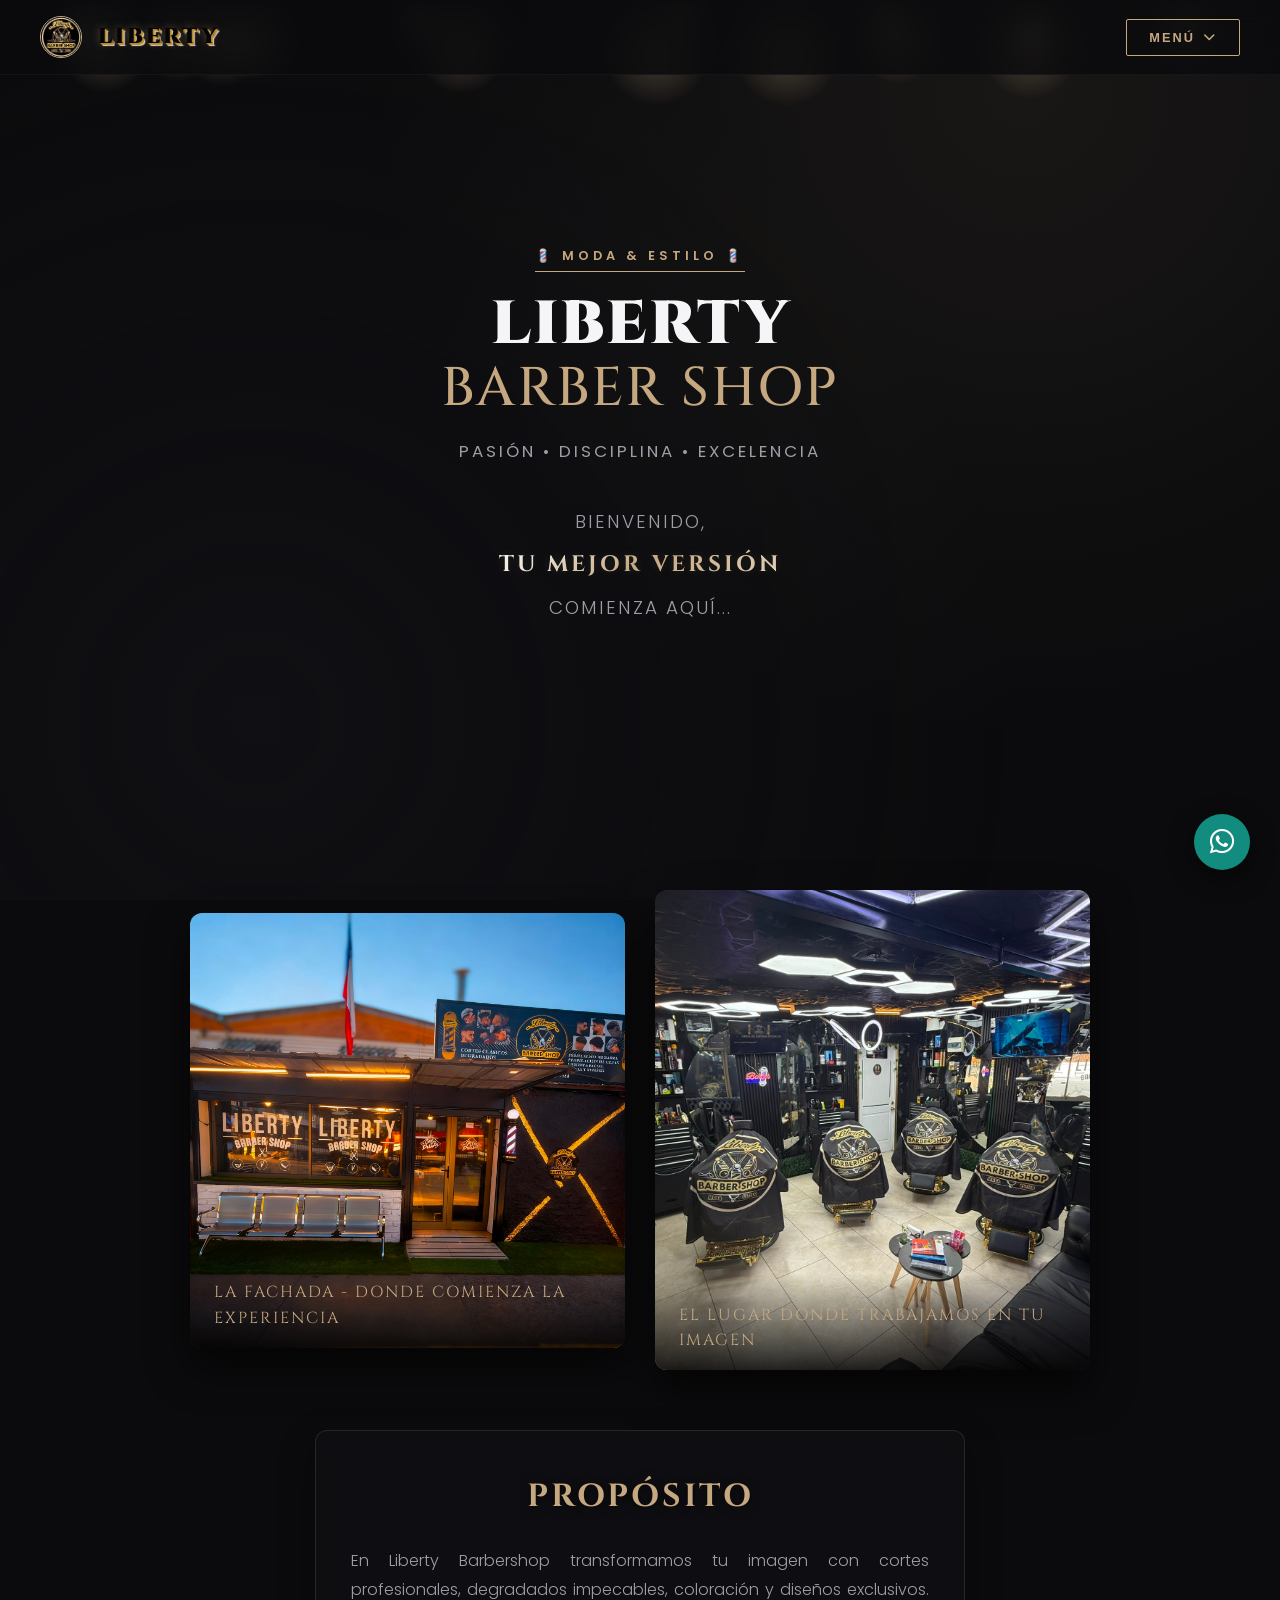
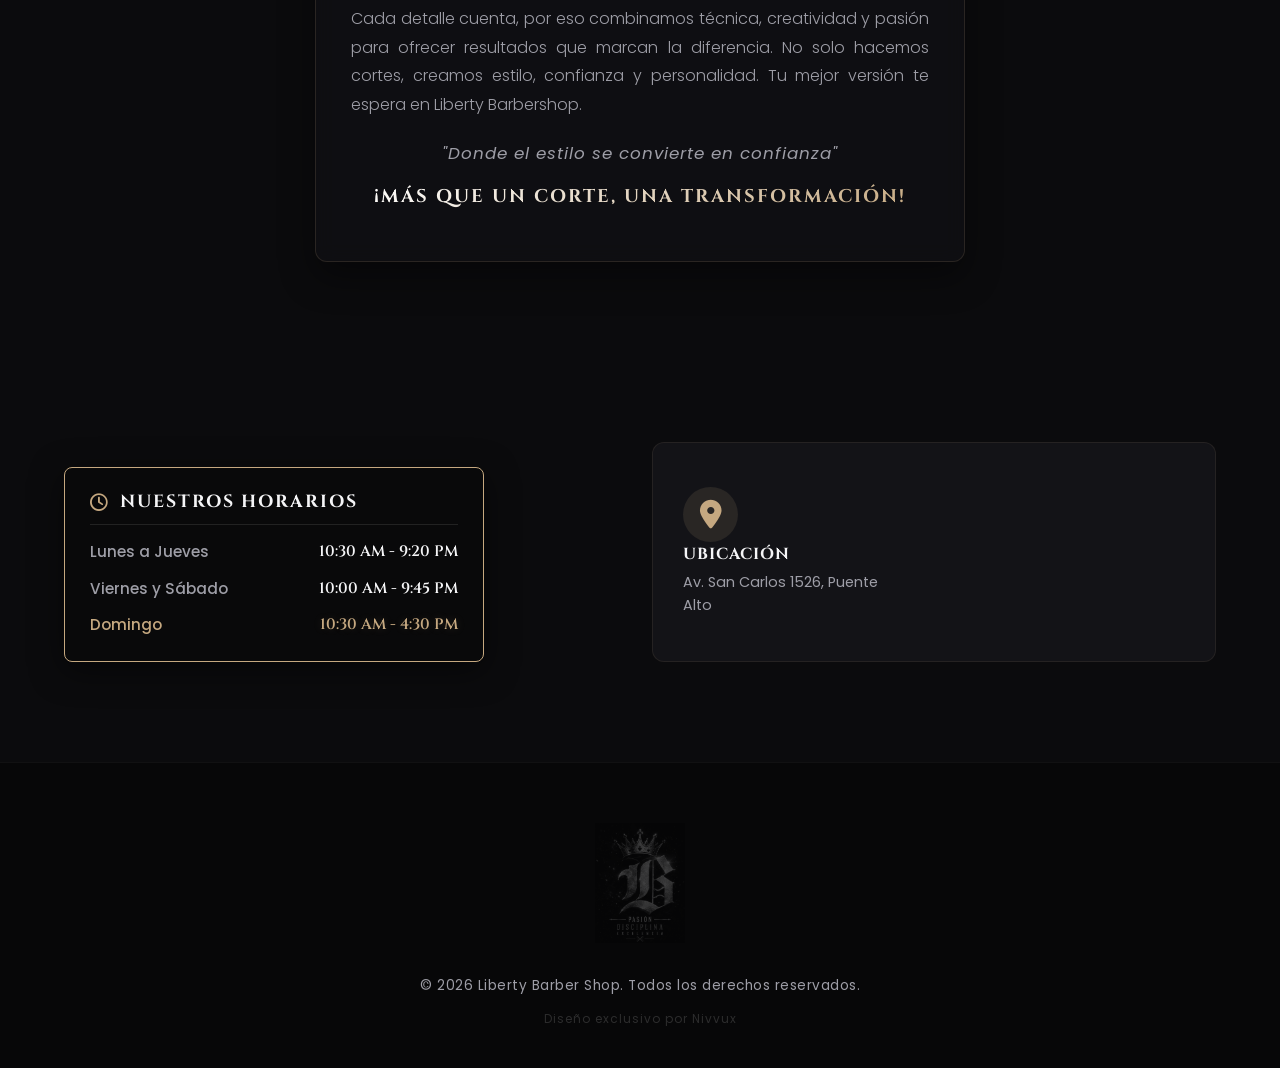
==== index.html @ a181b726 "Add files via upload" ====
<!DOCTYPE html>
<html lang="es">
<head>
    <meta charset="UTF-8">
    <meta name="viewport" content="width=device-width, initial-scale=1.0">
    <title>Liberty Barber Shop - Moda & Estilo</title>
    <link rel="preconnect" href="https://fonts.googleapis.com">
    <link rel="preconnect" href="https://fonts.gstatic.com" crossorigin>
    <link href="https://fonts.googleapis.com/css2?family=Cinzel:wght@500;700;900&family=Poppins:wght@300;400;600&display=swap" rel="stylesheet">
    <link rel="stylesheet" href="https://cdnjs.cloudflare.com/ajax/libs/font-awesome/6.4.0/css/all.min.css">
    <link rel="stylesheet" href="style.css">
</head>
<body>

    <!-- Fondo de partículas -->
    <div class="luxury-particles" id="particles-container"></div>

    <!-- 1. NUEVA BARRA DE NAVEGACIÓN COMPACTA (Sticky) -->
    <nav class="navbar">
        <div class="nav-logo">
            <img src="logo1.jpeg" alt="Liberty Mini" class="nav-logo-img">
            <span>Liberty</span>
        </div>            
        <div class="nav-actions">
            <!-- NUEVO MENÚ DESPLEGABLE -->
            <div class="nav-dropdown">
                <button class="nav-btn-sm dropdown-trigger" aria-haspopup="true" aria-expanded="false">
                    Menú <i class="fa-solid fa-chevron-down dropdown-icon"></i>
                </button>
                <div class="dropdown-menu">
                    <a href="index.html" class="dropdown-item"><i class="fa-solid fa-house"></i> Home</a>
                    <a href="quienes-somos.html" class="dropdown-item"><i class="fa-solid fa-users"></i>Nosotros</a>
                    <a href="galeria.html" class="dropdown-item"><i class="fa-solid fa-images"></i> Galería</a>
                    <a href="servicios.html" class="dropdown-item"><i class="fa-solid fa-scissors"></i> Servicios</a>
                    <a href="#faq" class="dropdown-item"><i class="fa-solid fa-circle-question"></i> Preguntas Frecuentes</a>
                </div>
            </div>
        </div>
    </nav>

    <!-- 2. SECCIÓN HERO: SPLIT-SCREEN (Contenido Izquierda / Galería Derecha) -->
    <section class="hero-split">
    <div class="hero-content">
        <div class="brand-badge">💈 Moda & Estilo 💈</div>
        <h1 class="hero-title">Liberty<br><span>Barber Shop</span></h1>
        <p class="hero-subtitle">Pasión • Disciplina • Excelencia</p>
        
        <!-- El subtítulo de bienvenida ahora está dentro de la estructura -->
        <h3 class="welcome-title">
            Bienvenido, <br>
            <span>tu mejor versión</span> <br>
            comienza aquí...
        </h3>
    </div>
</section>

    <!-- CONTENEDOR PRINCIPAL -->
    <div class="container">
        <section class="section-wrapper story-section">
            <div class="story-grid purpose-grid">
                <div class="story-visual" data-tilt>
                    <img src="fotoexterna.jpeg" alt="Fachada de Liberty Barber Shop" class="about-img-frame">
                    <div class="visual-caption">La Fachada - Donde Comienza la Experiencia</div>
                </div>

                <div class="story-visual" data-tilt>
                    <img src="fotointerna.jpeg" alt="interior de Liberty Barber Shop" class="about-img-frame">
                    <div class="visual-caption">El lugar donde trabajamos en tu imagen</div>
                </div>
                <div class="story-content" data-tilt>
                    <h2 class="content-title">Propósito</h2>
    
                    <p class="story-text">
                    En Liberty Barbershop transformamos tu imagen con cortes profesionales, degradados impecables, coloración y diseños exclusivos. Cada detalle cuenta, por eso combinamos técnica, creatividad y pasión para ofrecer resultados que marcan la diferencia. No solo hacemos cortes, creamos estilo, confianza y personalidad. Tu mejor versión te espera en Liberty Barbershop.
                    </p>
                

                     <!-- Frases de cierre destacadas y centradas -->
                <span class="story-highlight">"Donde el estilo se convierte en confianza"</span>
                <span class="story-highlight accent">¡Más que un corte, una transformación!</span>
                </div>
            </div>
        </section>

<section class="info-strip">
    
    <!-- Tarjeta de Horario (Se mantiene igual) -->
    <div class="hero-schedule-box">
                <h3 class="schedule-title">
                    <i class="fa-regular fa-clock"></i> Nuestros Horarios
                </h3>
                <div class="schedule-table">
                    <div class="schedule-row">
                        <span class="schedule-days">Lunes a Jueves</span>
                        <span class="schedule-hours">10:30 AM - 9:20 PM</span>
                    </div>
                    <div class="schedule-row">
                        <span class="schedule-days">Viernes y Sábado</span>
                        <span class="schedule-hours">10:00 AM - 9:45 PM</span>
                    </div>
                    <div class="schedule-row text-gold">
                        <span class="schedule-days">Domingo</span>
                        <span class="schedule-hours">10:30 AM - 4:30 PM</span>
                    </div>
                </div>
            </div>


    <!-- NUEVA Tarjeta de Ubicación con Mapa Integrado -->
    <div class="info-strip-item map-card-item">
        <div class="map-card-header">
            <i class="fa-solid fa-location-dot gold-icon"></i>
            <div>
                <h4>Ubicación</h4>
                <p>Av. San Carlos 1526, Puente Alto</p>
            </div>
        </div>
        <div class="map-card-body">
            <iframe 
                src="https://www.google.com/maps/embed?pb=!1m18!1m12!1m3!1d3324.0416999607144!2d-70.5750849!3d-33.6042079!2m3!1f0!2f0!3f0!3m2!1i1024!2i768!4f13.1!3m3!1m2!1s0x9662d744b25b64c1%3A0xe1db631a0e1cbcd4!2sAv.%20San%20Carlos%201526%2C%20Puente%20Alto%2C%20Regi%C3%B3n%20Metropolitana!5e0!3m2!1ses-419!2scl!4v1710000000000!5m2!1ses-419!2scl" 
                style="border:0;" 
                allowfullscreen="" 
                loading="lazy" 
                referrerpolicy="no-referrer-when-downgrade">
            </iframe>
        </div>
    </div>
    </section>
    </div>

    <!-- Botón Flotante de WhatsApp -->
    <a href="servicios.html" target="_blank" class="wsp-float" title="Escríbenos por WhatsApp">
        <i class="fa-brands fa-whatsapp"></i>
    </a>

    <!-- FOOTER PREMIUM -->
    <footer class="luxury-footer">
        <div class="footer-content">
            <img src="logo2.jpeg" alt="Logo Liberty" class="footer-logo-img">
            <p class="footer-rights">&copy; 2026 Liberty Barber Shop. Todos los derechos reservados.</p>
            <p class="dev-credits">Diseño exclusivo por Nivvux</p>
        </div>
    </footer>

    <script src="script.js" defer></script>
</body>
</html>
---- style.css ----
/* ==========================================================================
   INDEX GENERAL DE ESTILOS - LIBERTY BARBER SHOP
   ==========================================================================
   1. VARIABLES DE DISEÑO PREMIUM (Lujo & Sofisticación)
   2. RESET Y ESTILOS BASE
   3. BARRA DE NAVEGACIÓN COMÚN (Navbar & Logo 3D)
   4. MENÚ DESPLEGABLE (Navbar Dropdown)
   5. COMPONENTES COMUNES (Títulos, Botón Flotante y Footer)
   6. ESTILOS EXCLUSIVOS DE LA PÁGINA: INDEX (Hero Split, Combos, Precios)
   7. ESTILOS EXCLUSIVOS DE LA PÁGINA: QUIÉNES SOMOS (Nosotros)
   8. ESTILOS EXCLUSIVOS DE LA PÁGINA: SERVICIOS (Combos, Carta, Barberos)
   9. EFECTOS DE ANIMACIÓN Y SOPORTE (Scroll Reveal, Partículas)
   10. RESPONSIVIDAD Y MEDIA QUERIES (Breakpoints Críticos)
   ========================================================================== */

/* ==========================================================================
   1. VARIABLES DE DISEÑO PREMIUM
   ========================================================================== */
:root {
    --color-bg-dark: #0b0b0d;       
    --color-bg-card: #131317;       
    --color-bg-nav: rgba(11, 11, 13, 0.85);
    --color-gold: #c5a880;          
    --color-gold-hover: #e5d5be;    
    --color-gold-glow: rgba(197, 168, 128, 0.12);
    --color-text-white: #f5f5f7;    
    --color-text-muted: #9e9ea7;    
    --color-wsp: #25d366;           
    --color-wsp-dark: #128c7e;
    --font-display: 'Cinzel', serif;
    --font-sans: 'Poppins', sans-serif;
    --border-glow: 1px solid rgba(197, 168, 128, 0.1); 
    --transition-premium: all 0.5s cubic-bezier(0.16, 1, 0.3, 1); 
    --shadow-premium: 0 20px 40px rgba(0, 0, 0, 0.6);
}

/* ==========================================================================
   2. RESET Y ESTILOS BASE
   ========================================================================== */
*, *::before, *::after {
    margin: 0;
    padding: 0;
    box-sizing: border-box;
}

html {
    scroll-behavior: smooth;
}

body {
    background-color: var(--color-bg-dark);
    color: var(--color-text-white);
    font-family: var(--font-sans);
    line-height: 1.6;
    overflow-x: hidden; 
    width: 100%;
    max-width: 100vw;
    position: relative;
}

/* Fondo difuminado de lujo */
body::before {
    content: '';
    position: fixed;
    top: 0;
    left: 0;
    width: 100%;
    height: 100%;
    background: 
        radial-gradient(circle at 80% 10%, rgba(197, 168, 128, 0.08) 0%, transparent 50%),
        radial-gradient(circle at 20% 80%, rgba(20, 20, 25, 0.6) 0%, transparent 60%);
    z-index: -2;
    pointer-events: none;
}

img, video, iframe {
    max-width: 100%;
    height: auto;
}

.container {
    max-width: 1200px;
    margin: 0 auto;
    padding: 0 24px;
}

/* ==========================================================================
   3. BARRA DE NAVEGACIÓN COMÚN (NAVBAR)
   ========================================================================== */
.navbar {
    position: fixed;
    top: 0;
    left: 0;
    width: 100%;
    height: 75px;
    background: var(--color-bg-nav);
    backdrop-filter: blur(12px);
    -webkit-backdrop-filter: blur(12px);
    border-bottom: 1px solid rgba(255, 255, 255, 0.04);
    display: flex;
    align-items: center;
    justify-content: space-between;
    padding: 0 40px;
    z-index: 1000;
}

.nav-logo {
    display: flex;
    align-items: center;
    gap: 16px;
    overflow: hidden;
    height: 100%;
}

.nav-logo-img {
    height: 42px;
    width: 42px;
    border-radius: 50%;
    border: 1px solid var(--color-gold);
    object-fit: cover;
}

.nav-logo span {
    font-family: var(--font-display);
    font-size: 1.35rem;
    font-weight: 900;
    letter-spacing: 3px;
    text-transform: uppercase;
    color: #0b0b0d; 
    -webkit-text-fill-color: #050507;
    text-shadow: 
        1px 1px 0px #b38728,
        2px 2px 0px #bf953f,
        3px 3px 1px #e5d5be,
        0px 0px 8px rgba(197, 168, 128, 0.4);
    display: inline-block;
    transition: var(--transition-premium);
}

.nav-logo:hover span {
    text-shadow: 
        1px 1px 0px #b38728,
        2px 2px 0px #bf953f,
        3px 3px 3px #fcf6ba,
        0px 0px 15px rgba(197, 168, 128, 0.8);
    transform: scale(1.02);
}

.nav-actions {
    display: flex;
    align-items: center;
    gap: 30px;
}

.nav-link {
    color: var(--color-text-muted);
    text-decoration: none;
    font-size: 0.85rem;
    font-weight: 600;
    letter-spacing: 2px;
    text-transform: uppercase;
    transition: var(--transition-premium);
}

.nav-link:hover {
    color: var(--color-gold);
}

.nav-btn-sm {
    background: transparent;
    color: var(--color-gold);
    border: 1px solid var(--color-gold);
    padding: 10px 22px;
    font-size: 0.8rem;
    font-weight: 600;
    letter-spacing: 2px;
    text-transform: uppercase;
    text-decoration: none;
    border-radius: 2px;
    transition: var(--transition-premium);
}

.nav-btn-sm:hover {
    background: var(--color-gold);
    color: var(--color-bg-dark);
    box-shadow: 0 0 15px rgba(197, 168, 128, 0.3);
}

/* ==========================================================================
   4. MENÚ DESPLEGABLE (NAV-DROPDOWN)
   ========================================================================== */
.nav-dropdown {
    position: relative;
    display: inline-block;
}

.dropdown-trigger {
    display: inline-flex;
    align-items: center;
    gap: 8px;
    cursor: pointer;
    background: transparent;
    outline: none;
}

.dropdown-icon {
    font-size: 0.75rem;
    transition: transform 0.3s ease;
}

.nav-dropdown.active .dropdown-trigger {
    background: var(--color-gold);
    color: var(--color-bg-dark);
}

.nav-dropdown.active .dropdown-icon {
    transform: rotate(180deg);
}

.dropdown-menu {
    position: absolute;
    top: calc(100% + 10px);
    right: 0;
    width: 220px;
    background: rgba(19, 19, 23, 0.96);
    border: 1px solid rgba(197, 168, 128, 0.25);
    border-radius: 8px;
    padding: 10px 0;
    box-shadow: 0 10px 30px rgba(0, 0, 0, 0.8);
    backdrop-filter: blur(10px);
    -webkit-backdrop-filter: blur(10px);
    opacity: 0;
    visibility: hidden;
    transform: translateY(-10px);
    transition: opacity 0.3s cubic-bezier(0.16, 1, 0.3, 1), 
                transform 0.3s cubic-bezier(0.16, 1, 0.3, 1), 
                visibility 0.3s;
    z-index: 1100;
}

.nav-dropdown.active .dropdown-menu {
    opacity: 1;
    visibility: visible;
    transform: translateY(0);
}

.dropdown-item {
    display: flex;
    align-items: center;
    gap: 12px;
    padding: 12px 20px;
    color: var(--color-text-muted);
    text-decoration: none;
    font-size: 0.85rem;
    font-weight: 500;
    letter-spacing: 1px;
    transition: var(--transition-premium);
}

.dropdown-item i {
    font-size: 0.9rem;
    color: var(--color-gold);
    width: 16px;
    text-align: center;
}

.dropdown-item:hover {
    background: rgba(197, 168, 128, 0.08);
    color: var(--color-text-white);
    padding-left: 25px;
}

/* ==========================================================================
   5. COMPONENTES COMUNES (TÍTULOS, BOTÓN WSP Y FOOTER)
   ========================================================================== */
.section-wrapper {
    padding: 80px 0 40px;
}

.section-title {
    font-family: var(--font-display);
    color: var(--color-gold);
    text-align: center;
    font-size: 2.4rem;
    letter-spacing: 5px;
    margin-bottom: 60px;
    text-transform: uppercase;
    position: relative;
}

.section-title::after {
    content: '';
    display: block;
    width: 50px;
    height: 1px;
    background: var(--color-gold);
    margin: 18px auto 0;
    opacity: 0.5;
}

.wsp-float {
    position: fixed;
    width: 56px;
    height: 56px;
    bottom: 30px;
    right: 30px;
    background-color: var(--color-wsp-dark);
    color: #fff;
    border-radius: 50%;
    display: flex;
    align-items: center;
    justify-content: center;
    font-size: 28px;
    box-shadow: 0 8px 25px rgba(0,0,0,0.5);
    z-index: 999;
    text-decoration: none;
    transition: var(--transition-premium);
}

.wsp-float:hover {
    transform: scale(1.1) rotate(8deg);
    background-color: #075e54;
}

.luxury-footer {
    border-top: 1px solid rgba(255, 255, 255, 0.04);
    background: #070708;
    padding: 60px 20px 40px;
    text-align: center;
}

.footer-content {
    max-width: 600px;
    margin: 0 auto;
}

.footer-logo-img {
    max-width: 90px;
    height: auto;
    margin-bottom: 25px;
    filter: grayscale(1) opacity(0.25);
    transition: var(--transition-premium);
}

.luxury-footer:hover .footer-logo-img {
    filter: grayscale(0) opacity(0.65) drop-shadow(0 0 8px rgba(197, 168, 128, 0.2));
}

.footer-rights {
    color: var(--color-text-muted);
    font-size: 0.85rem;
    letter-spacing: 0.5px;
    margin-bottom: 12px;
}

.dev-credits {
    font-size: 0.75rem;
    color: rgba(255, 255, 255, 0.15);
    letter-spacing: 1px;
}

/* ==========================================================================
   6. ESTILOS EXCLUSIVOS DE LA PÁGINA: INDEX
   ========================================================================== */
.hero-split {
    min-height: 90vh;
    padding: 120px 40px 60px;
    display: flex;
    flex-direction: column; 
    align-items: center;    
    justify-content: center; 
    text-align: center;     
    gap: 40px;
    max-width: 1400px;
    margin: 0 auto;
}

.hero-content {
    flex: none; 
    width: 100%;
    max-width: 600px;
    display: flex;
    flex-direction: column;
    align-items: center; 
}

.hero-schedule-box {
    margin: 25px auto 0 auto; 
}

.brand-badge {
    display: inline-block;
    font-family: var(--font-sans);
    font-size: 0.8rem;
    font-weight: 600;
    letter-spacing: 4px;
    color: var(--color-gold);
    text-transform: uppercase;
    margin-bottom: 20px;
    border-bottom: 1px solid var(--color-gold);
    padding-bottom: 4px;
}

.hero-title {
    font-family: var(--font-display);
    font-size: 3.8rem;
    line-height: 1.1;
    font-weight: 900;
    letter-spacing: 2px;
    text-transform: uppercase;
    margin-bottom: 20px;
}

.hero-title span {
    color: var(--color-gold);
    font-size: 3.4rem;
    display: block;
    font-weight: 500;
}

.hero-subtitle {
    font-family: var(--font-sans);
    color: var(--color-text-muted);
    font-size: 1.05rem;
    letter-spacing: 3px;
    text-transform: uppercase;
    margin-bottom: 40px;
}

.hero-cta-group {
    display: flex;
    gap: 20px;
}

.cta-btn {
    display: inline-flex;
    align-items: center;
    justify-content: center;
    gap: 12px;
    padding: 18px 32px;
    font-size: 0.85rem;
    font-weight: 600;
    letter-spacing: 2px;
    text-decoration: none;
    text-transform: uppercase;
    border-radius: 4px;
    transition: var(--transition-premium);
}

.primary-btn {
    background: var(--color-wsp-dark);
    color: #fff;
    box-shadow: 0 4px 15px rgba(18, 140, 126, 0.2);
}

.primary-btn:hover {
    background: #075e54;
    transform: translateY(-3px);
    box-shadow: 0 10px 25px rgba(18, 140, 126, 0.35);
}

.secondary-btn {
    background: transparent;
    color: var(--color-gold);
    border: 1px solid rgba(197, 168, 128, 0.4);
}

.secondary-btn:hover {
    background: rgba(197, 168, 128, 0.05);
    border-color: var(--color-gold);
    color: var(--color-text-white);
    transform: translateY(-3px);
}

/* Mosaico Visual Derecho (Index) */
.hero-visual-grid {
    flex: 1;
    display: grid;
    grid-template-columns: repeat(12, 1fr);
    grid-template-rows: repeat(12, 1fr);
    height: 550px;
    position: relative;
}

.visual-box {
    position: relative;
    overflow: hidden;
    border-radius: 12px;
    box-shadow: var(--shadow-premium);
    transition: transform 0.1s ease;
}

.visual-box img {
    width: 100%;
    height: 100%;
    object-fit: cover;
    display: block;
    transition: transform 0.8s var(--transition-premium);
}

.visual-box:hover img {
    transform: scale(1.06);
}

.visual-box::after {
    content: '';
    position: absolute;
    top: 12px;
    left: 12px;
    right: 12px;
    bottom: 12px;
    border: 1px solid rgba(197, 168, 128, 0.2);
    border-radius: 8px;
    pointer-events: none;
    z-index: 2;
}

.main-img {
    grid-column: 1 / 9;
    grid-row: 1 / 11;
    border: 2px solid rgba(197, 168, 128, 0.25);
    z-index: 2;
}

.sub-img {
    grid-column: 6 / 13;
    grid-row: 4 / 13;
    border: 1px solid rgba(197, 168, 128, 0.15);
    z-index: 3;
}

.visual-caption {
    position: absolute;
    bottom: 0;
    left: 0;
    width: 100%;
    background: linear-gradient(to top, rgba(0,0,0,0.85) 0%, transparent 100%);
    color: var(--color-gold);
    font-family: var(--font-display);
    padding: 30px 24px 16px;
    font-size: 1rem;
    letter-spacing: 2px;
    text-transform: uppercase;
    z-index: 4;
}

/* Combos Exclusivos (Tarjetas Acordeón) */
.combos-new-grid {
    display: grid;
    grid-template-columns: repeat(auto-fit, minmax(320px, 1fr));
    gap: 30px;
    perspective: 1000px;
}

.combo-card-new {
    background: linear-gradient(145deg, #16161a 0%, #0f0f12 100%);
    border: var(--border-glow);
    border-radius: 16px;
    padding: 45px 35px 35px;
    position: relative;
    display: flex;
    flex-direction: column;
    justify-content: space-between;
    transition: transform 0.1s ease, box-shadow 0.4s ease;
    transform-style: preserve-3d;
}

.combo-card-new.featured-new {
    border: 1px solid rgba(197, 168, 128, 0.35);
    background: linear-gradient(145deg, #1c1c22 0%, #0f0f12 100%);
    box-shadow: 0 15px 40px rgba(197, 168, 128, 0.04);
}

.card-badge {
    position: absolute;
    top: -12px;
    left: 35px;
    background: #1c1c22;
    border: 1px solid rgba(197, 168, 128, 0.3);
    color: var(--color-text-muted);
    font-size: 0.65rem;
    font-weight: 600;
    letter-spacing: 2px;
    padding: 4px 14px;
    border-radius: 4px;
    text-transform: uppercase;
}

.premium-badge {
    background: linear-gradient(90deg, #c5a880, #e5d5be);
    color: var(--color-bg-dark);
    font-weight: 700;
    border: none;
    box-shadow: 0 4px 12px rgba(197, 168, 128, 0.2);
}

.card-header-new {
    border-bottom: 1px solid rgba(255, 255, 255, 0.05);
    padding-bottom: 20px;
    margin-bottom: 25px;
}

.card-header-new h3 {
    font-family: var(--font-display);
    font-size: 1.4rem;
    letter-spacing: 1px;
    margin-bottom: 10px;
}

.card-header-new .price {
    font-family: var(--font-display);
    font-size: 2rem;
    color: var(--color-gold);
    font-weight: 700;
}

.combo-details {
    max-height: 0;
    overflow: hidden;
    opacity: 0;
    transition: max-height 0.6s cubic-bezier(0.16, 1, 0.3, 1), opacity 0.4s ease;
}

.combo-card-new.active .combo-details {
    max-height: 500px;
    opacity: 1;
    margin-bottom: 20px;
}

.combo-list {
    list-style: none;
}

.combo-list li {
    font-size: 0.9rem;
    color: var(--color-text-muted);
    margin-bottom: 12px;
    padding-left: 22px;
    position: relative;
}

.combo-list li::before {
    content: '✦';
    position: absolute;
    left: 0;
    color: var(--color-gold);
    font-size: 0.8rem;
}

.toggle-details-btn {
    background: transparent;
    border: none;
    color: var(--color-gold);
    font-family: var(--font-sans);
    font-size: 0.75rem;
    font-weight: 600;
    letter-spacing: 2px;
    text-transform: uppercase;
    cursor: pointer;
    display: inline-flex;
    align-items: center;
    justify-content: center;
    gap: 8px;
    margin-top: 15px;
    padding: 8px 0;
    width: 100%;
    transition: var(--transition-premium);
}

.toggle-details-btn:hover {
    color: var(--color-text-white);
}

.toggle-details-btn i {
    transition: transform 0.4s ease;
    font-size: 0.7rem;
}

.combo-card-new.active .toggle-details-btn i {
    transform: rotate(180deg);
}

/* Carta de Precios a Dos Columnas */
.menu-dual-column {
    display: grid;
    grid-template-columns: 1fr;
    gap: 50px;
    background: linear-gradient(145deg, #131317 0%, #0b0b0d 100%);
    border: var(--border-glow);
    border-radius: 20px;
    padding: 50px;
    box-shadow: var(--shadow-premium);
}

@media (min-width: 992px) {
    .menu-dual-column {
        grid-template-columns: 1fr 1fr;
        gap: 80px;
    }
}

.menu-block h3 {
    font-family: var(--font-display);
    color: var(--color-text-white);
    font-size: 1.3rem;
    letter-spacing: 2px;
    text-transform: uppercase;
    margin-bottom: 35px;
    display: flex;
    align-items: center;
}

.gold-icon-small {
    color: var(--color-gold);
    margin-right: 12px;
    font-size: 1.1rem;
}

.eval-tag {
    font-family: var(--font-sans);
    font-size: 0.7rem;
    color: var(--color-text-muted);
    text-transform: none;
    margin-left: 10px;
    font-weight: 400;
}

.menu-list-new {
    display: flex;
    flex-direction: column;
    gap: 24px;
}

.menu-item-new {
    display: flex;
    justify-content: space-between;
    align-items: baseline;
    position: relative;
    padding-bottom: 8px;
    border-bottom: 1px dashed rgba(255, 255, 255, 0.05);
    transition: var(--transition-premium);
}

.menu-item-new:hover {
    border-bottom-color: rgba(197, 168, 128, 0.3);
}

.menu-item-new .item-name {
    font-size: 0.95rem;
    color: var(--color-text-white);
    letter-spacing: 0.5px;
}

.menu-item-new .item-price {
    font-family: var(--font-display);
    color: var(--color-gold);
    font-weight: 700;
    font-size: 1.05rem;
}

/* Quick Info Strip (Ubicación y Horario) */
.info-strip {
    display: grid;
    grid-template-columns: repeat(auto-fit, minmax(280px, 1fr));
    gap: 24px;
    margin: 60px 0 100px;
}

.info-strip-item {
    background: var(--color-bg-card);
    border: var(--border-glow);
    border-radius: 12px;
    padding: 30px;
    display: flex;
    align-items: center;
    gap: 20px;
}

.info-strip-item .gold-icon {
    font-size: 1.8rem;
    color: var(--color-gold);
    background: var(--color-gold-glow);
    width: 55px;
    height: 55px;
    border-radius: 50%;
    display: flex;
    align-items: center;
    justify-content: center;
    flex-shrink: 0;
}

.info-strip-item h4 {
    font-family: var(--font-display);
    font-size: 1rem;
    letter-spacing: 1px;
    text-transform: uppercase;
    margin-bottom: 4px;
}

.info-strip-item p {
    color: var(--color-text-muted);
    font-size: 0.9rem;
    display: flex;
    align-items: center;
    gap: 8px;
}

.status-dot {
    width: 8px;
    height: 8px;
    background-color: #2ecc71;
    border-radius: 50%;
    display: inline-block;
    box-shadow: 0 0 8px #2ecc71;
}

/* ==========================================================================
   7. ESTILOS EXCLUSIVOS DE LA PÁGINA: QUIÉNES SOMOS (quienes-somos.html)
   ========================================================================== */
.about-page .page-header, .services-page .page-header {
    text-align: center;
    padding: 140px 0 40px;
}

.story-grid {
    display: grid;
    grid-template-columns: 1fr;
    gap: 50px;
    align-items: center;
    margin-bottom: 80px;
}

@media (min-width: 992px) {
    .story-grid {
        grid-template-columns: 1.2fr 1fr; 
    }
    
    .reverse-grid {
        direction: rtl; 
    }
    
    .reverse-grid .story-content {
        direction: ltr; 
    }
}

.story-visual {
    position: relative;
    border-radius: 12px;
    overflow: hidden;
    box-shadow: var(--shadow-premium);
}

.about-img-frame {
    width: 100%;
    height: auto;
    max-height: 480px;
    object-fit: cover;
    display: block;
    transition: transform 0.6s var(--transition-premium);
}

.story-visual:hover .about-img-frame {
    transform: scale(1.03);
}

.story-content {
    padding: 20px 0;
}

.content-title {
    font-family: var(--font-display);
    color: var(--color-gold);
    font-size: 2rem;
    letter-spacing: 3px;
    text-transform: uppercase;
    margin-bottom: 25px;
}

.story-content p {
    color: var(--color-text-muted);
    font-size: 1rem;
    margin-bottom: 20px;
    line-height: 1.8;
}

.values-grid {
    display: grid;
    grid-template-columns: repeat(auto-fit, minmax(280px, 1fr));
    gap: 30px;
    margin-top: 40px;
}

.value-card {
    background: linear-gradient(145deg, #16161a 0%, #0f0f12 100%);
    border: var(--border-glow);
    padding: 40px 30px;
    border-radius: 12px;
    text-align: center;
    transition: transform 0.4s ease, box-shadow 0.4s ease;
}

.value-card:hover {
    transform: translateY(-50px);
    box-shadow: 0 10px 25px rgba(0, 0, 0, 0.5);
}

.value-card.featured-value {
    border: 1px solid rgba(197, 168, 128, 0.35);
    background: linear-gradient(145deg, #1c1c22 0%, #0f0f12 100%);
}

.value-card h3 {
    font-family: var(--font-display);
    color: var(--color-gold);
    font-size: 1.4rem;
    letter-spacing: 2px;
    margin-bottom: 15px;
    text-transform: uppercase;
}

.value-card p {
    color: var(--color-text-muted);
    font-size: 0.95rem;
    line-height: 1.6;
}

.final-cta {
    background: linear-gradient(145deg, #131317 0%, #0b0b0d 100%);
    border: var(--border-glow);
    border-radius: 16px;
    padding: 50px 30px; 
    text-align: center;
    max-width: 750px;   
    margin: 50px auto 80px;
    box-shadow: var(--shadow-premium), 0 0 25px rgba(197, 168, 128, 0.02);
    position: relative;
    overflow: hidden;
    display: flex;
    flex-direction: column;
    align-items: center;
    justify-content: center;
    transition: transform 0.3s ease, box-shadow 0.3s ease;
}

.final-cta::before {
    content: '';
    position: absolute;
    top: -50%;
    left: -50%;
    width: 200%;
    height: 200%;
    background: radial-gradient(circle, rgba(197, 168, 128, 0.04) 0%, transparent 60%);
    pointer-events: none;
    z-index: 1;
}

.cta-content {
    position: relative;
    z-index: 2;
    width: 100%;
    max-width: 580px; 
    display: flex;
    flex-direction: column;
    align-items: center;
}

.content-title-cta {
    font-family: var(--font-display); 
    color: var(--color-gold);
    font-size: 2.2rem; 
    letter-spacing: 3px;
    text-transform: uppercase;
    margin-bottom: 15px;
    text-shadow: 0 0 10px rgba(197, 168, 128, 0.15);
}

.final-cta p {
    color: var(--color-text-muted);
    font-size: 1.05rem;
    font-family: var(--font-sans);
    letter-spacing: 0.5px;
    line-height: 1.6;
    margin: 0; 
}

@media (min-width: 901px) {
    .final-cta:hover {
        transform: translateY(-3px);
        box-shadow: 0 20px 40px rgba(0, 0, 0, 0.6), 0 0 30px rgba(197, 168, 128, 0.05);
    }
}

@media (max-width: 768px) {
    .final-cta {
        padding: 40px 20px;
        margin: 30px 16px 60px;
        border-radius: 12px;
    }
    .content-title-cta {
        font-size: 1.6rem;
        letter-spacing: 2px;
        margin-bottom: 12px;
    }
    .final-cta p {
        font-size: 0.95rem;
    }
}

/* ==========================================================================
   8. ESTILOS EXCLUSIVOS DE LA PÁGINA: SERVICIOS (servicios.html)
   ========================================================================== */
.barbers-grid {
    display: grid;
    grid-template-columns: repeat(auto-fit, minmax(250px, 1fr));
    gap: 30px;
    margin-top: 40px;
    perspective: 1000px;
}

.barber-card {
    background: linear-gradient(145deg, #16161a 0%, #0f0f12 100%);
    border: var(--border-glow);
    border-radius: 16px;
    padding: 35px 25px;
    text-align: center;
    position: relative;
    display: flex;
    flex-direction: column;
    align-items: center;
    justify-content: space-between;
    transition: transform 0.1s ease, box-shadow 0.4s ease;
    transform-style: preserve-3d;
}

.barber-card:hover {
    box-shadow: 0 15px 35px rgba(197, 168, 128, 0.08);
}

.barber-badge {
    position: absolute;
    top: 15px;
    right: 15px;
    background: var(--color-gold-glow);
    border: 1px solid rgba(197, 168, 128, 0.3);
    color: var(--color-gold);
    font-size: 0.65rem;
    font-weight: 600;
    letter-spacing: 1.5px;
    padding: 3px 10px;
    border-radius: 4px;
    text-transform: uppercase;
}

.barber-img-container {
    width: 110px;
    height: 110px;
    border-radius: 50%;
    border: 2px solid var(--color-gold);
    padding: 5px;
    margin-bottom: 25px;
    display: flex;
    align-items: center;
    justify-content: center;
    background: var(--color-bg-dark);
}

.barber-logo-img-card {
    width: 100%;
    height: 100%;
    border-radius: 50%;
    object-fit: cover;
    transition: transform 0.6s var(--transition-premium);
}

.barber-card:hover .barber-logo-img-card {
    transform: rotate(10deg) scale(1.05);
}

.barber-info {
    margin-bottom: 25px;
}

.barber-name {
    font-family: var(--font-display);
    font-size: 1.25rem;
    letter-spacing: 1px;
    color: var(--color-text-white);
    margin-bottom: 8px;
}

.barber-specialty {
    font-size: 0.85rem;
    color: var(--color-text-muted);
    letter-spacing: 0.5px;
}

.barber-action {
    width: 100%;
}

.barber-wsp-btn {
    display: inline-flex;
    align-items: center;
    justify-content: center;
    gap: 10px;
    width: 100%;
    padding: 12px 20px;
    background: transparent;
    color: var(--color-gold);
    border: 1px solid rgba(197, 168, 128, 0.4);
    border-radius: 6px;
    font-family: var(--font-sans);
    font-size: 0.8rem;
    font-weight: 600;
    letter-spacing: 1.5px;
    text-transform: uppercase;
    text-decoration: none;
    transition: var(--transition-premium);
}

.barber-wsp-btn:hover {
    background: var(--color-gold);
    color: var(--color-bg-dark);
    border-color: var(--color-gold);
    box-shadow: 0 5px 15px rgba(197, 168, 128, 0.25);
}

.services-page .combos-new-grid {
    margin-top: 40px;
}

/* ==========================================================================
   9. EFECTOS DE ANIMACIÓN Y SOPORTE
   ========================================================================== */
.luxury-particles {
    position: fixed;
    top: 0;
    left: 0;
    width: 100%;
    height: 100%;
    pointer-events: none;
    z-index: -1;
    overflow: hidden;
}

.particle {
    position: absolute;
    background: radial-gradient(circle, rgba(197, 168, 128, 0.3) 0%, transparent 70%);
    border-radius: 50%;
    animation: floatParticle 15s infinite linear;
}

@keyframes floatParticle {
    0% { transform: translateY(105vh) scale(0.6); opacity: 0; }
    50% { opacity: 0.6; }
    100% { transform: translateY(-10vh) scale(1.3); opacity: 0; }
}

.reveal {
    opacity: 0;
    transform: translateY(30px);
    transition: opacity 1s cubic-bezier(0.16, 1, 0.3, 1), transform 1s cubic-bezier(0.16, 1, 0.3, 1);
}

.reveal.visible {
    opacity: 1;
    transform: translateY(0);
}

/* ==========================================================================
   10. RESPONSIVIDAD Y MEDIA QUERIES (BREAKPOINTS CRÍTICOS)
   ========================================================================== */
@media (max-width: 1024px) {
    .hero-split {
        padding: 110px 24px 40px;
        gap: 40px;
    }
    .hero-title { font-size: 3rem; }
    .hero-title span { font-size: 2.6rem; }
}

@media (max-width: 900px) {
    .hero-split {
        flex-direction: column;
        text-align: center;
        padding-top: 110px;
        min-height: auto;
    }
    .hero-content {
        max-width: 100%;
    }
    .hero-cta-group {
        justify-content: center;
    }
    .hero-visual-grid {
        width: 100%;
        max-width: 550px;
        height: 450px;
        margin-top: 20px;
    }
    .visual-box, .combo-card-new, .story-visual, .value-card, .barber-card {
        transform: none !important;
        transition: none !important;
    }
    .visual-box:hover img {
        transform: none !important;
    }
}

@media (max-width: 600px) {
    .navbar {
        padding: 0 20px;
    }
    .nav-link {
        display: none; 
    }
    .hero-split {
        padding-left: 16px;
        padding-right: 16px;
    }
    .hero-title { font-size: 2.3rem; }
    .hero-title span { font-size: 2rem; }
    .hero-cta-group {
        flex-direction: column;
        gap: 12px;
    }
    .cta-btn {
        width: 100%;
    }
    .hero-visual-grid {
        height: 350px;
    }
    .menu-dual-column {
        padding: 30px 20px;
    }
    .menu-block h3 {
        margin-bottom: 25px;
    }
    .info-strip {
        margin-bottom: 60px;
    }
    .wsp-float {
        bottom: 20px;
        right: 20px;
    }

    .menu-item-new {
        align-items: center;
        gap: 10px;
    }
    .menu-item-new .item-name {
        font-size: 0.85rem;
        flex-shrink: 1;
    }
    .menu-item-new .item-price {
        font-size: 0.95rem;
        flex-shrink: 0;
    }
    
    .content-title-cta {
        font-size: 1.6rem;
    }
    .final-cta {
        padding: 40px 20px;
    }
    .barbers-grid {
        grid-template-columns: 1fr;
        gap: 20px;
    }
}

@media (max-width: 480px) {
    .combos-new-grid {
        grid-template-columns: 1fr;
        gap: 20px;
    }
    .combo-card-new {
        padding: 35px 20px 25px;
    }
    .card-header-new {
        display: flex;
        flex-direction: column;
        align-items: flex-start;
        gap: 8px;
    }
}

/* ==========================================================================
   ESTILOS ADICIONALES: TARJETAS DE BARBEROS DESPLEGABLES
   ========================================================================== */
.barber-card-collapsible {
    background: linear-gradient(145deg, #16161a 0%, #0f0f12 100%);
    border: var(--border-glow);
    border-radius: 16px;
    padding: 35px 25px 20px;
    text-align: center;
    position: relative;
    display: flex;
    flex-direction: column;
    align-items: center;
    justify-content: space-between;
    transition: transform 0.1s ease, box-shadow 0.4s ease;
    transform-style: preserve-3d;
    cursor: pointer;
}

.barber-card-collapsible:hover {
    box-shadow: 0 15px 35px rgba(197, 168, 128, 0.08);
}

.barber-extra-content {
    width: 100%;
    max-height: 0;
    overflow: hidden;
    opacity: 0;
    transition: max-height 0.6s cubic-bezier(0.16, 1, 0.3, 1), opacity 0.4s ease;
}

/* CORRECCIÓN: Al estar activo, permitimos que el contenedor se expanda */
.barber-card-collapsible.active .barber-extra-content {
    max-height: 1000px; 
    opacity: 1;
    margin-top: 15px;
    margin-bottom: 10px;
}

.barber-toggle-btn {
    background: transparent;
    border: none;
    color: var(--color-gold);
    font-family: var(--font-sans);
    font-size: 0.75rem;
    font-weight: 600;
    letter-spacing: 2px;
    text-transform: uppercase;
    cursor: pointer;
    display: inline-flex;
    align-items: center;
    justify-content: center;
    gap: 8px;
    margin-top: 15px;
    padding: 8px 0;
    width: 100%;
    transition: var(--transition-premium);
}

.barber-toggle-btn:hover {
    color: var(--color-text-white);
}

.barber-toggle-btn i {
    transition: transform 0.4s ease;
    font-size: 0.7rem;
}

.barber-card-collapsible.active .barber-toggle-btn i {
    transform: rotate(180deg);
}

/* CORRECCIÓN: Estilos mejorados para la descripción del barbero */
.barber-description-text {
    font-size: 0.85rem;
    color: var(--color-text-muted);
    margin-top: 12px;
    padding: 0 10px;
    text-align: justify; 
    line-height: 1.6;
    letter-spacing: 0.3px;
    font-style: italic;
    word-wrap: break-word; 
}

/* ==========================================================================
   ESTILOS PERSONALIZADOS: SECCIÓN HISTORIA (FUNDADOR)
   ========================================================================== */
.story-subtitle {
    font-family: var(--font-display); 
    color: var(--color-gold);
    font-size: 1.35rem; 
    font-weight: 700;
    letter-spacing: 2px;
    text-transform: uppercase;
    margin-top: -10px;
    margin-bottom: 25px;
    text-shadow: 0px 0px 8px rgba(197, 168, 128, 0.2);
    display: inline-block;
    border-bottom: 1px solid rgba(197, 168, 128, 0.3);
    padding-bottom: 6px;
}

.story-paragraph-justify {
    color: var(--color-text-muted);
    font-size: 0.98rem;
    line-height: 1.8;
    text-align: justify; 
    text-justify: inter-word;
    max-width: 90%; 
    margin: 0 auto 20px auto; 
}

.story-paragraph-justify strong {
    color: var(--color-text-white);
    font-family: var(--font-display);
    letter-spacing: 1px;
    display: inline-block;
    margin-top: 15px;
}

.story-paragraph-justify span {
    color: var(--color-gold);
    font-size: 0.85rem;
    letter-spacing: 1px;
    text-transform: uppercase;
}

/* ==========================================================================
   AJUSTE ESPECIAL: SECCIÓN PROPÓSITO 
   ========================================================================== */
.purpose-grid {
    grid-template-columns: 1fr !important;
    max-width: 700px;
    margin-left: auto;
    margin-right: auto;
}

.purpose-grid .story-visual {
    max-width: 480px;
    width: 100%;
    margin: 0 auto;
}

.purpose-grid .story-content {
    max-width: 650px;
    margin: 0 auto;
}

@media (min-width: 992px) {
    .purpose-grid {
        display: grid;
        grid-template-columns: 1fr 1fr !important;
        gap: 30px;
        max-width: 900px;
    }

    .purpose-grid .story-visual {
        max-width: 100%;
    }

    .purpose-grid .story-content {
        grid-column: 1 / -1;
        margin: 30px auto 0;
    }
}

/* ==========================================================================
   AJUSTE ESPECIAL: SECCIÓN FUNDADOR 
   ========================================================================== */
.founder-grid {
    grid-template-columns: 1fr !important;
    max-width: 850px;
    margin-left: auto;
    margin-right: auto;
}

.founder-grid .story-visual {
    max-width: 480px;
    width: 100%;
    margin: 0 auto;
}

.founder-grid .story-content {
    max-width: 700px;
    margin: 0 auto;
}

/* ==========================================================================
   RECUADRO DE HORARIOS (HERO)
   ========================================================================== */
.hero-schedule-box {
    background: rgba(10, 10, 10, 0.75); 
    border: 1px solid var(--color-gold); 
    border-radius: 8px;
    padding: 20px 25px;
    max-width: 420px;
    margin: 25px 0 0 0; 
    box-shadow: 0 8px 32px rgba(0, 0, 0, 0.5);
    backdrop-filter: blur(8px); 
    animation: fadeIn 1s ease-in-out;
}

.schedule-title {
    font-family: var(--font-display); 
    color: var(--color-text-white);
    font-size: 1.1rem;
    letter-spacing: 2px;
    text-transform: uppercase;
    margin-bottom: 15px;
    display: flex;
    align-items: center;
    gap: 10px;
    border-bottom: 1px solid rgba(255, 255, 255, 0.1);
    padding-bottom: 8px;
}

.schedule-title i {
    color: var(--color-gold);
}

.schedule-table {
    display: flex;
    flex-direction: column;
    gap: 12px;
}

.schedule-row {
    display: flex;
    justify-content: space-between;
    align-items: center;
    font-size: 0.95rem;
    color: var(--color-text-muted);
}

.schedule-days {
    font-weight: 500;
}

.schedule-hours {
    font-family: var(--font-display); 
    font-weight: 600;
    color: var(--color-text-white);
}

.text-gold .schedule-days {
    color: var(--color-gold);
}
.text-gold .schedule-hours {
    color: var(--color-gold);
    text-shadow: 0 0 8px rgba(197, 168, 128, 0.2);
}

@media (max-width: 768px) {
    .hero-schedule-box {
        margin: 25px auto 0 auto; 
        width: 100%;
        max-width: 360px;
        padding: 15px 20px;
    }
    
    .schedule-row {
        font-size: 0.85rem;
    }
}

/* ==========================================================================
   SECCIÓN DE MAPA (GOOGLE MAPS PREMIUM)
   ========================================================================== */
.map-section {
    padding-bottom: 80px;
    display: flex;
    flex-direction: column;
    align-items: center; 
}

.map-container {
    background: var(--color-bg-card); 
    border: var(--border-glow); 
    border-radius: 16px; 
    padding: 12px; 
    box-shadow: var(--shadow-premium); 
    overflow: hidden; 
    transition: transform 0.1s ease, box-shadow 0.4s ease; 
    
    width: 90%;
    max-width: 500px; 
    height: 380px;    
    margin: 0 auto;   
}

.map-container iframe {
    width: 100%;
    height: 100%; 
    border-radius: 8px;
    display: block;
    filter: grayscale(0.2) contrast(1.1) invert(0.9) hue-rotate(180deg);
    transition: var(--transition-premium);
}

.map-container:hover iframe {
    filter: grayscale(0) contrast(1) invert(0) hue-rotate(0deg);
}

@media (max-width: 768px) {
    .map-container {
        height: 300px; 
    }
}

/* ==========================================================================
   NUEVO CONTENEDOR DE BIENVENIDA (HERO)
   ========================================================================== */
.hero-welcome-box {
    display: flex;
    flex-direction: column;
    justify-content: center;
    align-items: center;
    text-align: center;
    padding: 40px 30px;
    background: rgba(10, 10, 10, 0.6) !important; 
    border: 1px solid rgba(197, 168, 128, 0.2) !important; 
    border-radius: 16px;
    backdrop-filter: blur(8px);
    box-shadow: 0 10px 30px rgba(0, 0, 0, 0.5), 
                inset 0 0 20px rgba(197, 168, 128, 0.05);
    transition: all 0.4s ease;
    position: relative;
    overflow: hidden;
}

.hero-welcome-box::before {
    content: '';
    position: absolute;
    top: -50%;
    left: -50%;
    width: 200%;
    height: 200%;
    background: radial-gradient(circle, rgba(197, 168, 128, 0.05) 0%, transparent 70%);
    opacity: 0;
    transition: opacity 0.6s ease;
    pointer-events: none;
}

.hero-welcome-box:hover::before {
    opacity: 1;
}

.hero-welcome-box:hover {
    transform: translateY(-5px);
    border-color: rgba(197, 168, 128, 0.4) !important;
    box-shadow: 0 15px 35px rgba(0, 0, 0, 0.6), 
                0 0 15px rgba(197, 168, 128, 0.1);
}

.welcome-tag {
    font-size: 0.75rem;
    text-transform: uppercase;
    letter-spacing: 4px;
    color: var(--color-gold, #c5a880);
    margin-bottom: 15px;
    font-weight: 600;
    opacity: 0.8;
}

.welcome-title {
    font-family: var(--font-sans, 'Poppins', sans-serif); 
    font-size: 1.15rem;                 
    line-height: 1.8;                   
    font-weight: 300;                   
    color: var(--color-text-muted, #9e9ea7); 
    margin: 0;
    letter-spacing: 2px;                
    text-transform: uppercase;          
    text-align: center;                 
}

.welcome-title span {
    font-family: var(--font-display, 'Cinzel', serif); 
    font-size: 1.4rem;                  
    font-weight: 700;                   
    letter-spacing: 3px;                
    background: linear-gradient(135deg, #ffffff 0%, var(--color-gold, #c5a880) 50%, #e5d5be 100%);
    -webkit-background-clip: text;
    -webkit-text-fill-color: transparent;
    display: inline-block;
    margin: 6px 0;                      
    text-shadow: 0 0 10px rgba(197, 168, 128, 0.15); 
}

.welcome-divider {
    width: 40px;
    height: 1px;
    background: linear-gradient(90deg, transparent, var(--color-gold, #c5a880), transparent);
    margin: 15px auto 0 auto;
    transition: width 0.4s ease;
}

.hero-welcome-box:hover .welcome-title {
    color: var(--color-text-white, #ffffff); 
}

.hero-welcome-box:hover .welcome-divider {
    width: 70px; 
}

@media (max-width: 480px) {
    .welcome-title {
        font-size: 0.95rem;
        line-height: 1.6;
        letter-spacing: 1.5px;
    }
    .welcome-title span {
        font-size: 1.15rem;
        margin: 4px 0;
    }
}

/* ==========================================================================
   ESTILOS: SECCIÓN PROPÓSITO (STORY CONTENT)
   ========================================================================== */
.story-content {
    max-width: 650px;           
    margin: 40px auto;          
    padding: 40px 35px;         
    background: rgba(18, 18, 22, 0.6); 
    border: 1px solid rgba(197, 168, 128, 0.15); 
    border-radius: 12px;
    box-shadow: 0 15px 35px rgba(0, 0, 0, 0.4);
    backdrop-filter: blur(10px); 
    text-align: center;         
    transition: border-color 0.3s ease, box-shadow 0.3s ease;
}

.story-content:hover {
    border-color: var(--color-gold, #c5a880);
    box-shadow: 0 20px 40px rgba(197, 168, 128, 0.1);
}

.content-title {
    font-family: var(--font-display, 'Cinzel', serif);
    font-size: 2rem;
    font-weight: 700;
    letter-spacing: 3px;
    text-transform: uppercase;
    color: var(--color-gold, #c5a880);
    margin-top: 0;
    margin-bottom: 25px;
    text-shadow: 0 2px 10px rgba(0, 0, 0, 0.5);
}

.story-text {
    font-family: var(--font-sans, 'Poppins', sans-serif);
    font-size: 1rem;
    line-height: 1.8;           
    font-weight: 300;
    color: var(--color-text-muted, #d1d1d6);
    text-align: justify;        
    margin-bottom: 30px;
    text-justify: inter-word;   
}

.story-highlight {
    display: block;             
    font-family: var(--font-sans, 'Poppins', sans-serif);
    font-size: 1.05rem;
    font-style: italic;         
    font-weight: 400;
    color: var(--color-text-muted, #9e9ea7);
    margin: 10px 0;
    text-align: center;         
    letter-spacing: 1px;
}

.story-highlight.accent {
    font-family: var(--font-display, 'Cinzel', serif);
    font-size: 1.15rem;
    font-style: normal;
    font-weight: 700;
    text-transform: uppercase;
    letter-spacing: 2px;
    background: linear-gradient(135deg, #ffffff 0%, var(--color-gold, #c5a880) 100%);
    -webkit-background-clip: text;
    -webkit-text-fill-color: transparent;
    margin-top: 15px;
}

@media (max-width: 900px) {
    .section-wrapper {
        padding: 40px 0 20px;
    }

    .story-content {
        margin: 20px auto; 
        padding: 30px 20px;
    }

    .info-strip {
        margin: 20px 0 40px; 
        gap: 20px;
    }

    .hero-schedule-box {
        margin: 15px auto 0 auto; 
    }
}

/* ==========================================================================
   GALERÍA PREMIUM EN FORMATO SLIDER (LIBERTY BARBER SHOP)
   ========================================================================== */
.gallery-slider-container {
    position: relative;
    max-width: 800px; 
    margin: 40px auto 0 auto;
    perspective: 1000px; 
}

.gallery-slider {
    position: relative;
    border-radius: 20px;
    overflow: hidden;
    background: var(--color-bg-card);
    box-shadow: var(--shadow-premium);
    border: var(--border-glow);
    transition: transform 0.1s ease, box-shadow 0.4s ease;
}

.gallery-track {
    position: relative;
    width: 100%;
    height: 480px; 
}

.gallery-slide {
    position: absolute;
    top: 0;
    left: 0;
    width: 100%;
    height: 100%;
    opacity: 0;
    visibility: hidden;
    transition: opacity 0.6s cubic-bezier(0.25, 1, 0.5, 1), 
                visibility 0.6s cubic-bezier(0.25, 1, 0.5, 1);
    z-index: 1;
}

.gallery-slide.active {
    opacity: 1;
    visibility: visible;
    z-index: 2;
}

.gallery-frame {
    position: relative;
    width: 100%;
    height: 100%;
}

.gallery-frame::after {
    content: '';
    position: absolute;
    top: 14px;
    left: 14px;
    right: 14px;
    bottom: 14px;
    border: 1px solid rgba(197, 168, 128, 0.15);
    border-radius: 12px;
    pointer-events: none;
    z-index: 3;
    transition: var(--transition-premium);
}

.gallery-slide img {
    width: 100%;
    height: 100%;
    object-fit: cover;
    display: block;
    transform: scale(1.03);
    transition: transform 1.2s var(--transition-premium);
}

.gallery-slide.active img {
    transform: scale(1); 
}

.gallery-overlay {
    position: absolute;
    bottom: 0;
    left: 0;
    width: 100%;
    height: 50%;
    background: linear-gradient(to top, rgba(11, 11, 13, 0.95) 0%, rgba(11, 11, 13, 0.3) 70%, transparent 100%);
    padding: 40px 35px 30px;
    display: flex;
    flex-direction: column;
    justify-content: flex-end;
    z-index: 2;
}

.gallery-tag {
    font-family: var(--font-sans);
    font-size: 0.75rem;
    font-weight: 600;
    color: var(--color-gold);
    text-transform: uppercase;
    letter-spacing: 3px;
    margin-bottom: 8px;
}

.gallery-item-title {
    font-family: var(--font-display);
    color: var(--color-text-white);
    font-size: 1.4rem;
    letter-spacing: 1.5px;
    text-transform: uppercase;
    margin: 0;
}

.slider-btn {
    position: absolute;
    top: 50%;
    transform: translateY(-50%);
    background: rgba(11, 11, 13, 0.75);
    border: 1px solid rgba(197, 168, 128, 0.3);
    color: var(--color-gold);
    font-size: 1.2rem;
    width: 45px;
    height: 45px;
    border-radius: 50%;
    cursor: pointer;
    display: flex;
    align-items: center;
    justify-content: center;
    z-index: 10;
    transition: var(--transition-premium);
    backdrop-filter: blur(5px);
}

.slider-btn:hover {
    background: var(--color-gold);
    color: var(--color-bg-dark);
    border-color: var(--color-gold);
    box-shadow: 0 0 15px rgba(197, 168, 128, 0.35);
}

.slider-btn.prev-btn { left: -22px; }
.slider-btn.next-btn { right: -22px; }

.slider-dots {
    display: flex;
    justify-content: center;
    gap: 12px;
    margin-top: 25px;
}

.dot {
    width: 8px;
    height: 8px;
    border-radius: 50%;
    background: rgba(197, 168, 128, 0.25);
    cursor: pointer;
    transition: var(--transition-premium);
}

.dot.active {
    background: var(--color-gold);
    transform: scale(1.25);
    box-shadow: 0 0 8px var(--color-gold);
}

@media (max-width: 768px) {
    .gallery-slider-container {
        max-width: 100%;
        padding: 0 15px;
    }
    .gallery-track {
        height: 350px; 
    }
    .slider-btn {
        width: 38px;
        height: 38px;
        font-size: 1rem;
    }
    .slider-btn.prev-btn { left: -2px; }
    .slider-btn.next-btn { right: -2px; }
    
    .gallery-slider {
        transform: none !important;
    }
}

/* Estilos para el Lightbox */
.lightbox {
    display: none; 
    position: fixed;
    z-index: 2000;
    top: 0;
    left: 0;
    width: 100%;
    height: 100%;
    background: rgba(11, 11, 13, 0.95);
    backdrop-filter: blur(8px);
    justify-content: center;
    align-items: center;
    cursor: pointer;
}

.lightbox-content {
    max-width: 90%;
    max-height: 80%;
    border: 3px solid var(--color-gold);
    border-radius: 8px;
    box-shadow: 0 0 30px rgba(197, 168, 128, 0.3);
    animation: zoomIn 0.3s ease;
}

.close-lightbox {
    position: absolute;
    top: 20px;
    right: 30px;
    color: var(--color-gold);
    font-size: 40px;
    font-weight: bold;
    cursor: pointer;
}

@keyframes zoomIn {
    from { transform: scale(0.8); opacity: 0; }
    to { transform: scale(1); opacity: 1; }
}

/* Estilos para los botones del Lightbox */
.lb-btn {
    position: absolute;
    top: 50%;
    background: rgba(197, 168, 128, 0.2);
    border: 1px solid var(--color-gold);
    color: var(--color-gold);
    font-size: 2rem;
    padding: 10px 20px;
    cursor: pointer;
    border-radius: 50%;
    transition: 0.3s;
}

.lb-btn:hover {
    background: var(--color-gold);
    color: var(--color-bg-dark);
}

.lb-prev { left: 20px; }
.lb-next { right: 20px; }

@media (max-width: 600px) {
    .lb-btn { font-size: 1.2rem; padding: 5px 12px; }
}
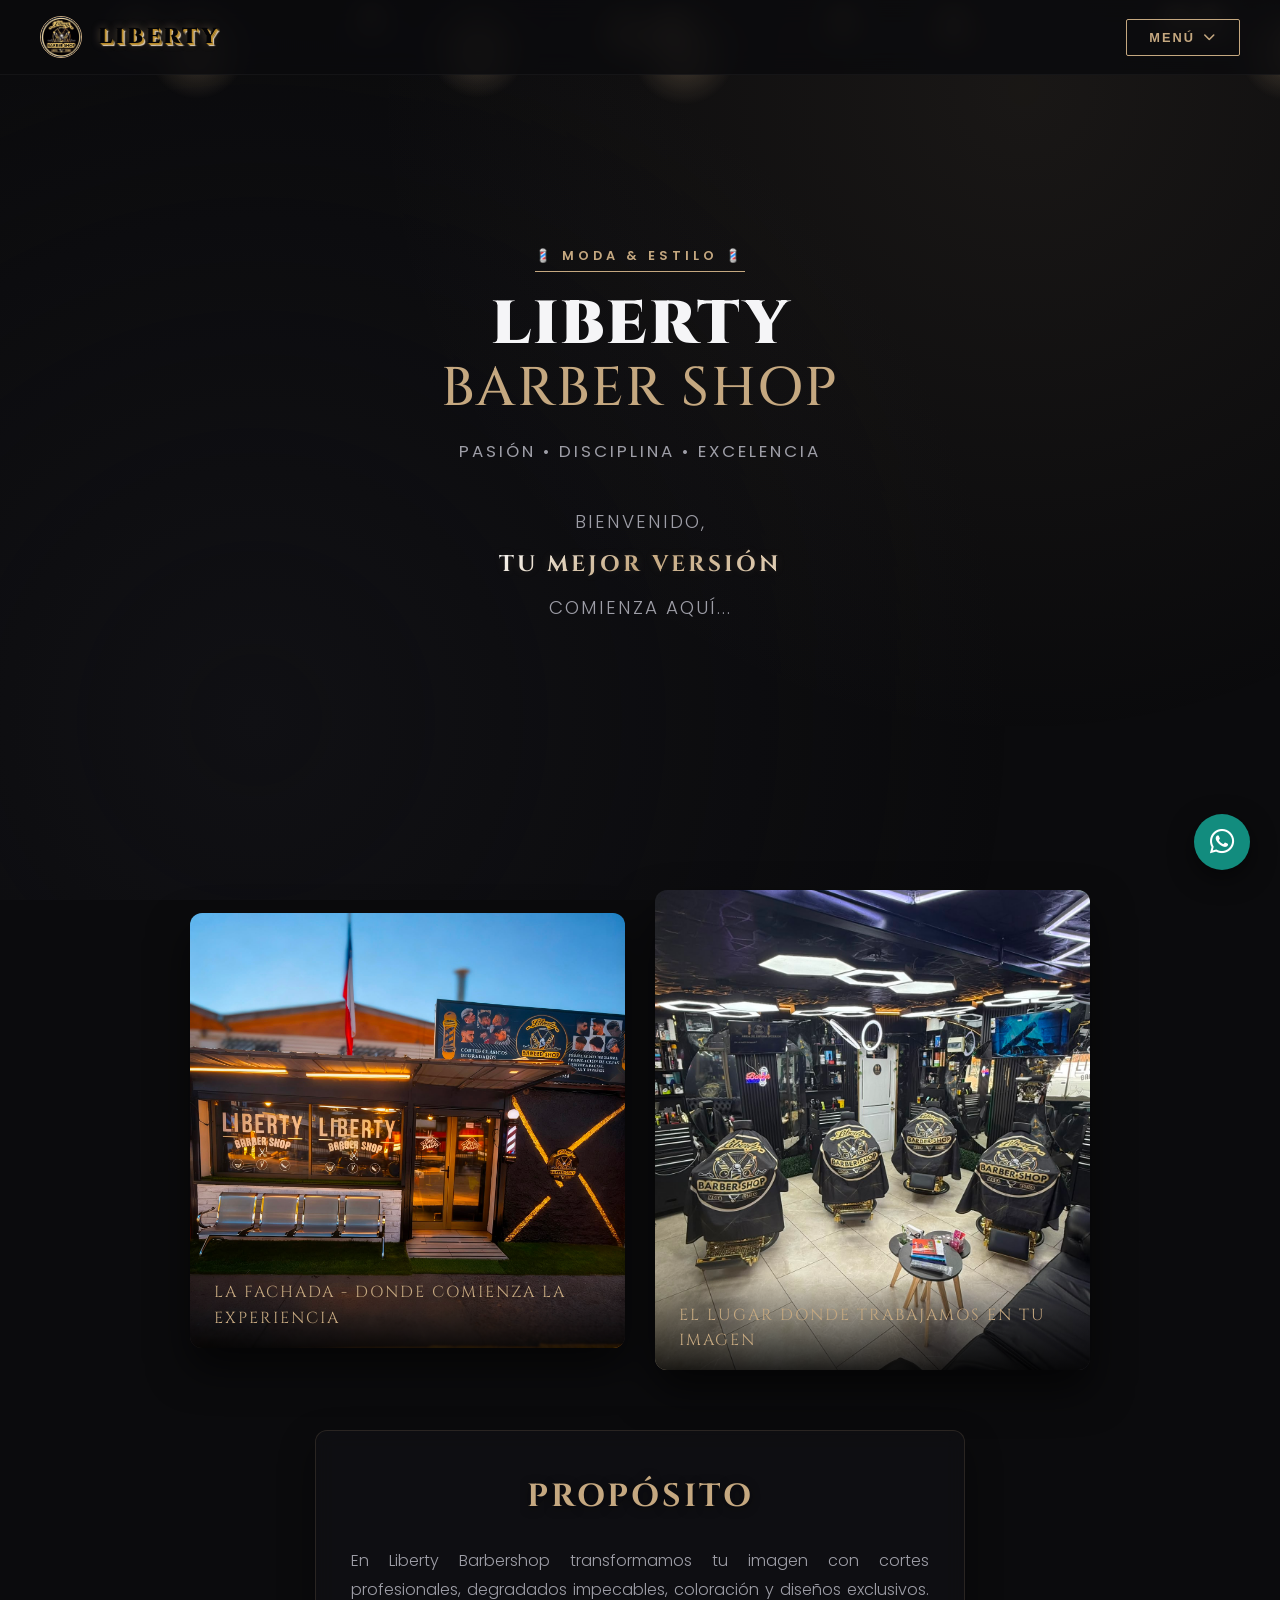
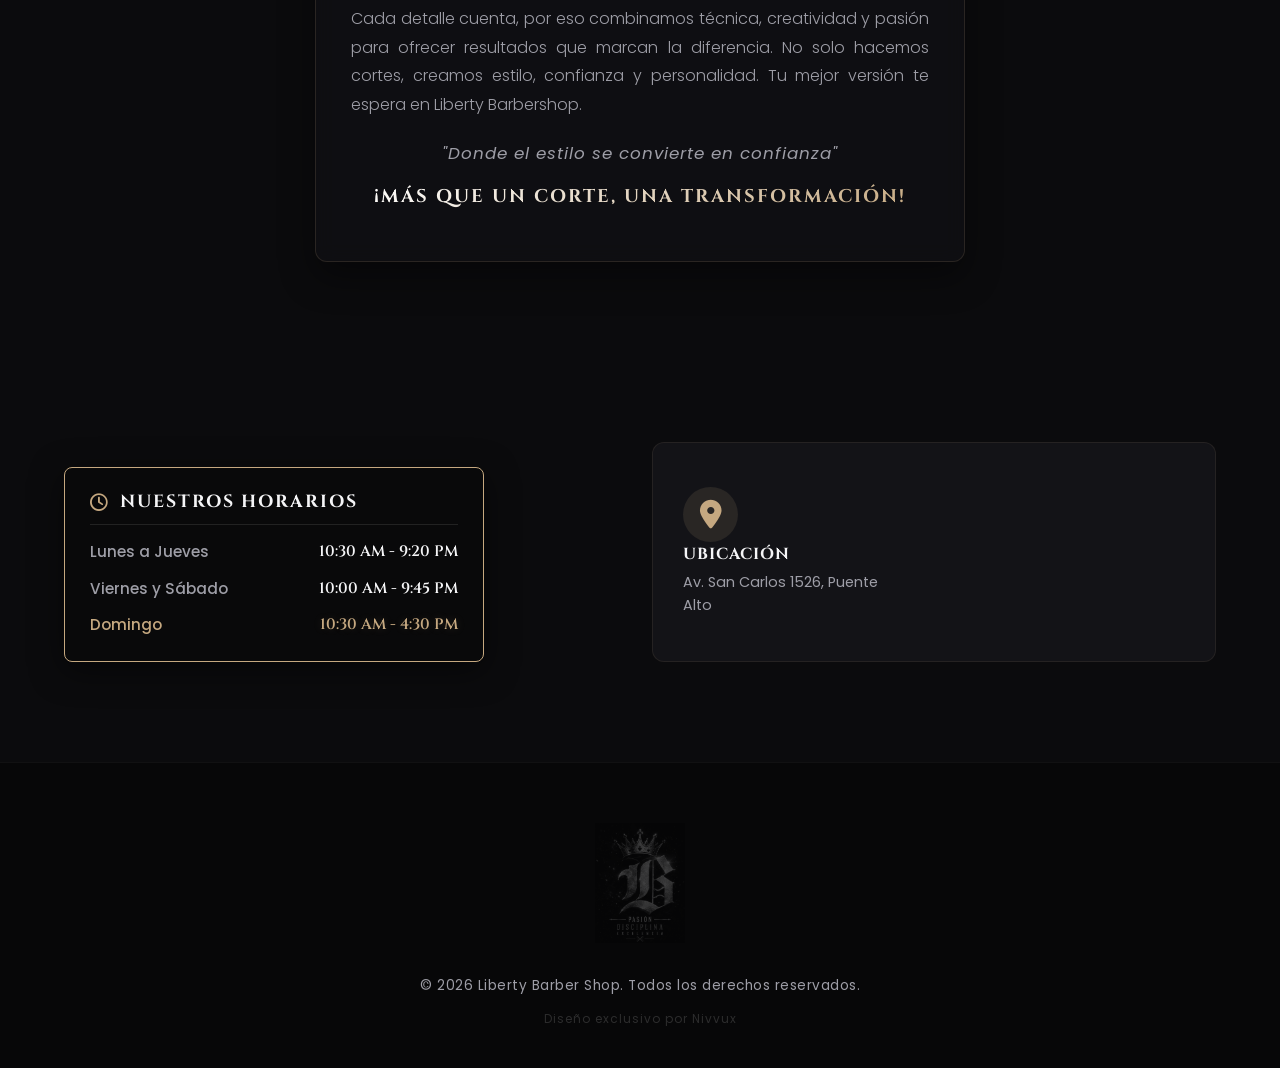
==== commit 7f5fa858: "Update index.html" ====
--- a/index.html
+++ b/index.html
@@ -32,7 +32,6 @@
                     <a href="quienes-somos.html" class="dropdown-item"><i class="fa-solid fa-users"></i>Nosotros</a>
                     <a href="galeria.html" class="dropdown-item"><i class="fa-solid fa-images"></i> Galería</a>
                     <a href="servicios.html" class="dropdown-item"><i class="fa-solid fa-scissors"></i> Servicios</a>
-                    <a href="#faq" class="dropdown-item"><i class="fa-solid fa-circle-question"></i> Preguntas Frecuentes</a>
                 </div>
             </div>
         </div>
@@ -144,4 +143,4 @@
 
     <script src="script.js" defer></script>
 </body>
-</html>+</html>
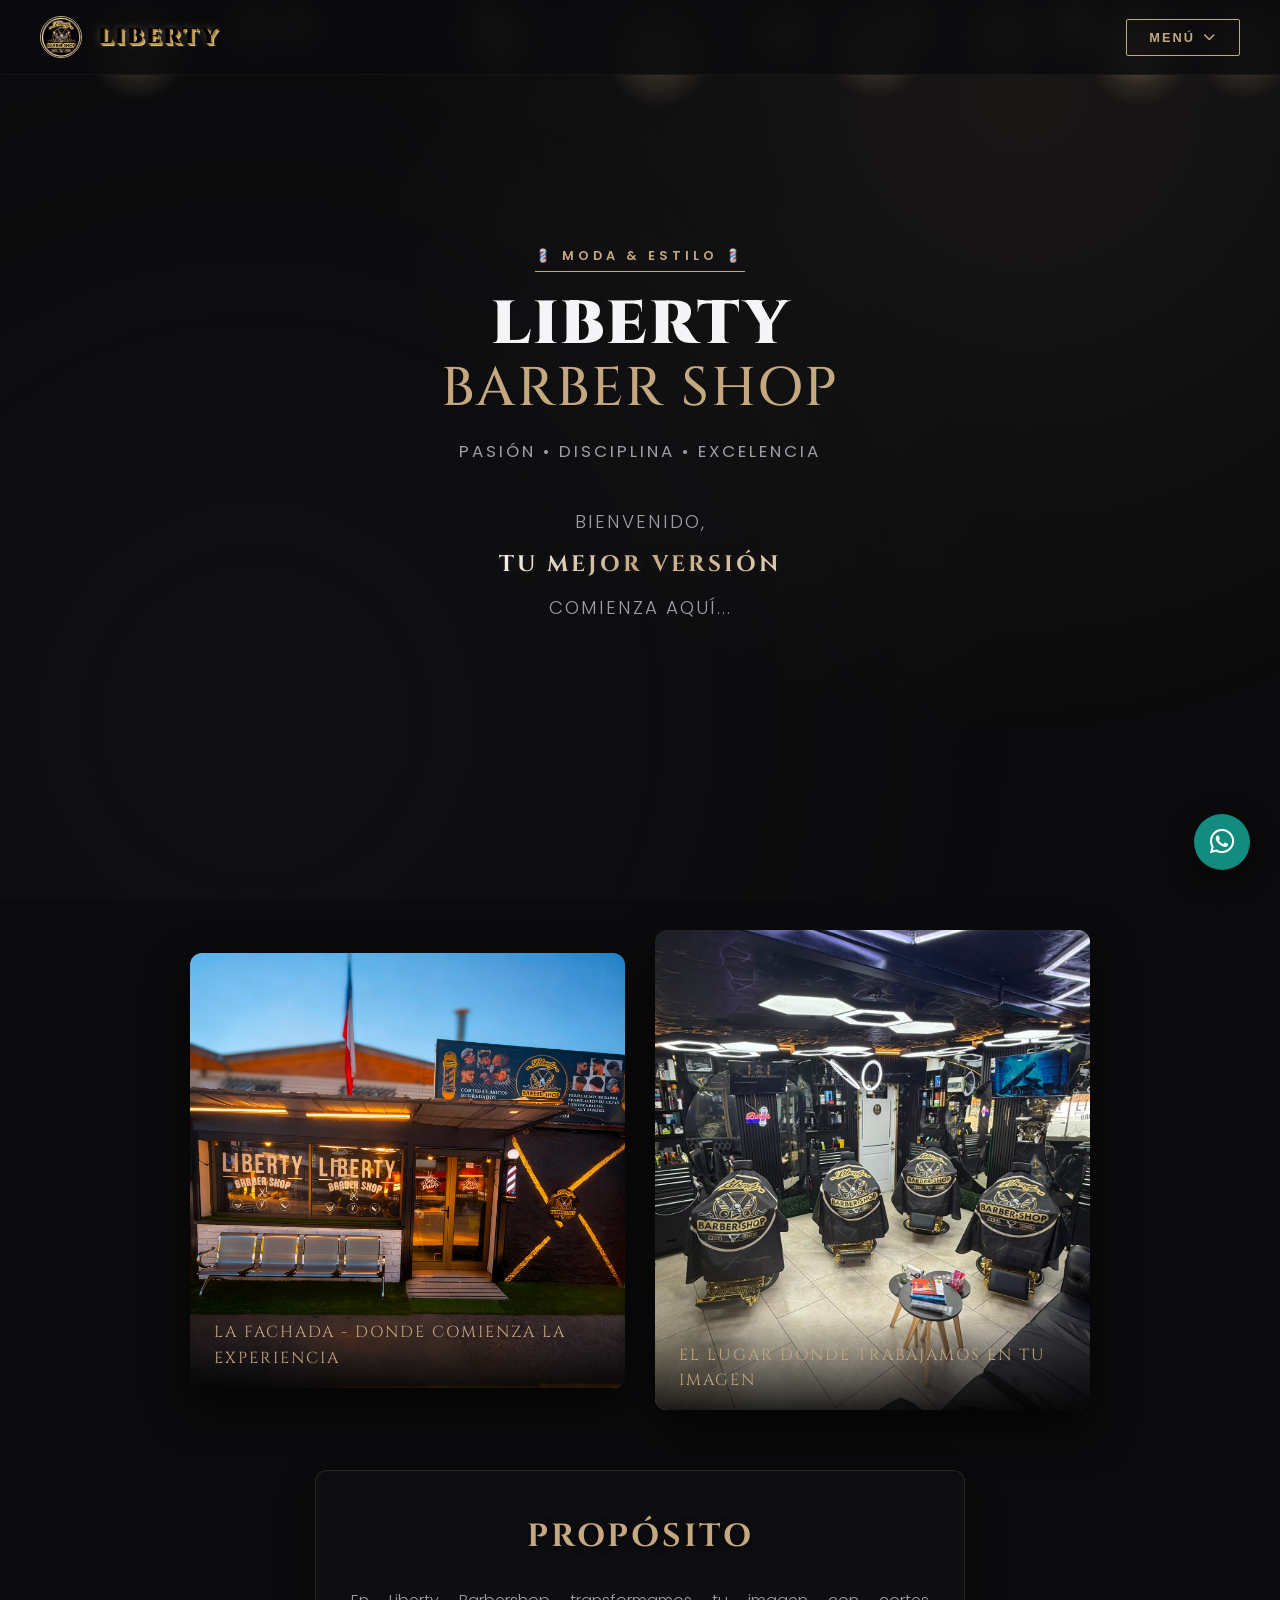
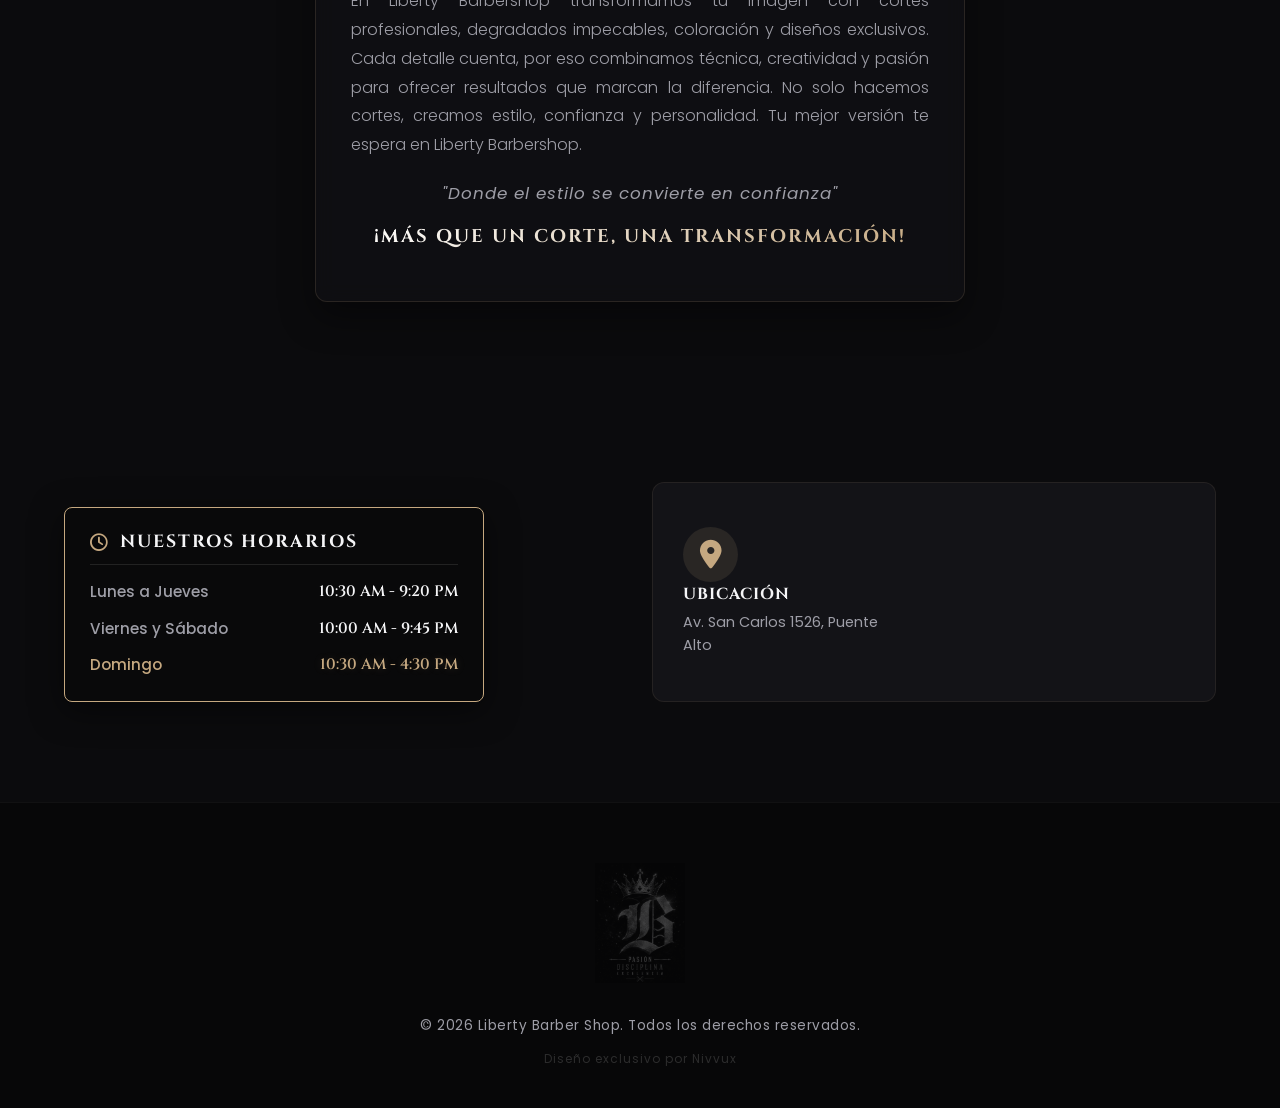
==== commit 3b52bd5c: "Primer commit: subiendo archivos de la barbería" ====
--- a/index.html
+++ b/index.html
@@ -32,6 +32,7 @@
                     <a href="quienes-somos.html" class="dropdown-item"><i class="fa-solid fa-users"></i>Nosotros</a>
                     <a href="galeria.html" class="dropdown-item"><i class="fa-solid fa-images"></i> Galería</a>
                     <a href="servicios.html" class="dropdown-item"><i class="fa-solid fa-scissors"></i> Servicios</a>
+                <a href="tienda.html" class="dropdown-item"><i class="fa-solid fa-store"></i> Tienda</a>
                 </div>
             </div>
         </div>
--- a/style.css
+++ b/style.css
@@ -2041,4 +2041,148 @@
 
 @media (max-width: 600px) {
     .lb-btn { font-size: 1.2rem; padding: 5px 12px; }
+}
+.section-wrapper {
+    padding: 120px 0 40px; /* Aumentamos el padding superior de 80px a 120px */
+}
+/* ==========================================================================
+   GALERÍA PREMIUM EN FORMATO SLIDER (INTEGRADA EN TIENDA)
+   ========================================================================== */
+.gallery-slider-container {
+    position: relative;
+    width: 100%; /* Ocupa todo el ancho de la tarjeta */
+    margin-bottom: 25px;
+    border-radius: 12px;
+    overflow: hidden;
+}
+
+.gallery-slider {
+    position: relative;
+    width: 100%;
+    height: 350px; /* Ajusta esta altura según prefieras */
+    background: #0b0b0d;
+}
+
+.gallery-track {
+    position: relative;
+    width: 100%;
+    height: 100%;
+}
+
+.gallery-slide {
+    position: absolute;
+    top: 0;
+    left: 0;
+    width: 100%;
+    height: 100%;
+    opacity: 0;
+    visibility: hidden;
+    transition: opacity 0.5s ease-in-out, visibility 0.5s;
+    z-index: 1;
+    cursor: pointer; /* Indica que se puede hacer clic para ampliar */
+}
+
+.gallery-slide.active {
+    opacity: 1;
+    visibility: visible;
+    z-index: 2;
+}
+
+.gallery-frame {
+    position: relative;
+    width: 100%;
+    height: 100%;
+    display: flex;
+    align-items: center;
+    justify-content: center;
+}
+
+.gallery-slide img {
+    max-width: 100%;
+    max-height: 100%;
+    object-fit: contain; /* Mantiene la proporción de la imagen sin recortar */
+    display: block;
+}
+
+/* Botones de navegación del slider */
+.slider-btn {
+    position: absolute;
+    top: 50%;
+    transform: translateY(-50%);
+    background: rgba(11, 11, 13, 0.7);
+    border: 1px solid var(--color-gold);
+    color: var(--color-gold);
+    font-size: 1.2rem;
+    width: 40px;
+    height: 40px;
+    border-radius: 50%;
+    cursor: pointer;
+    display: flex;
+    align-items: center;
+    justify-content: center;
+    z-index: 10;
+    transition: var(--transition-premium);
+    backdrop-filter: blur(3px);
+}
+
+.slider-btn:hover {
+    background: var(--color-gold);
+    color: var(--color-bg-dark);
+    box-shadow: 0 0 10px rgba(197, 168, 128, 0.5);
+}
+
+.prev-btn { left: 15px; }
+.next-btn { right: 15px; }
+
+/* Puntos indicadores */
+.slider-dots {
+    display: flex;
+    justify-content: center;
+    gap: 8px;
+    margin-top: 15px;
+}
+
+.dot {
+    width: 8px;
+    height: 8px;
+    border-radius: 50%;
+    background: rgba(197, 168, 128, 0.3);
+    cursor: pointer;
+    transition: var(--transition-premium);
+}
+
+.dot.active {
+    background: var(--color-gold);
+    transform: scale(1.2);
+}
+
+/* ==========================================================================
+   AJUSTE GENERAL DE PÁGINA
+   ========================================================================== */
+.services-page .page-header {
+    padding-top: 140px; /* Asegura que el título no se oculte tras el navbar */
+}
+/* ==========================================================================
+   CORRECCIÓN PARA EL CUADRO Y SLIDER DE GALERÍA
+   ========================================================================== */
+
+/* 1. Define un contenedor de marco con proporciones fijas (por ejemplo, formato panorámico o cuadrado) */
+.gallery-frame {
+    width: 100%;
+    height: 400px; /* Puedes ajustarlo según prefieras (ej. 350px o 450px) */
+    overflow: hidden;
+    border-radius: 8px;
+    display: flex;
+    align-items: center;
+    justify-content: center;
+    background-color: var(--color-bg-dark);
+}
+
+/* 2. Obliga a todas las imágenes a adaptarse sin deformarse */
+.gallery-frame img {
+    width: 100%;
+    height: 100%;
+    object-fit: cover; /* Recorta proporcionalmente para llenar el espacio sin estirar */
+    object-position: center;
+    display: block;
 }
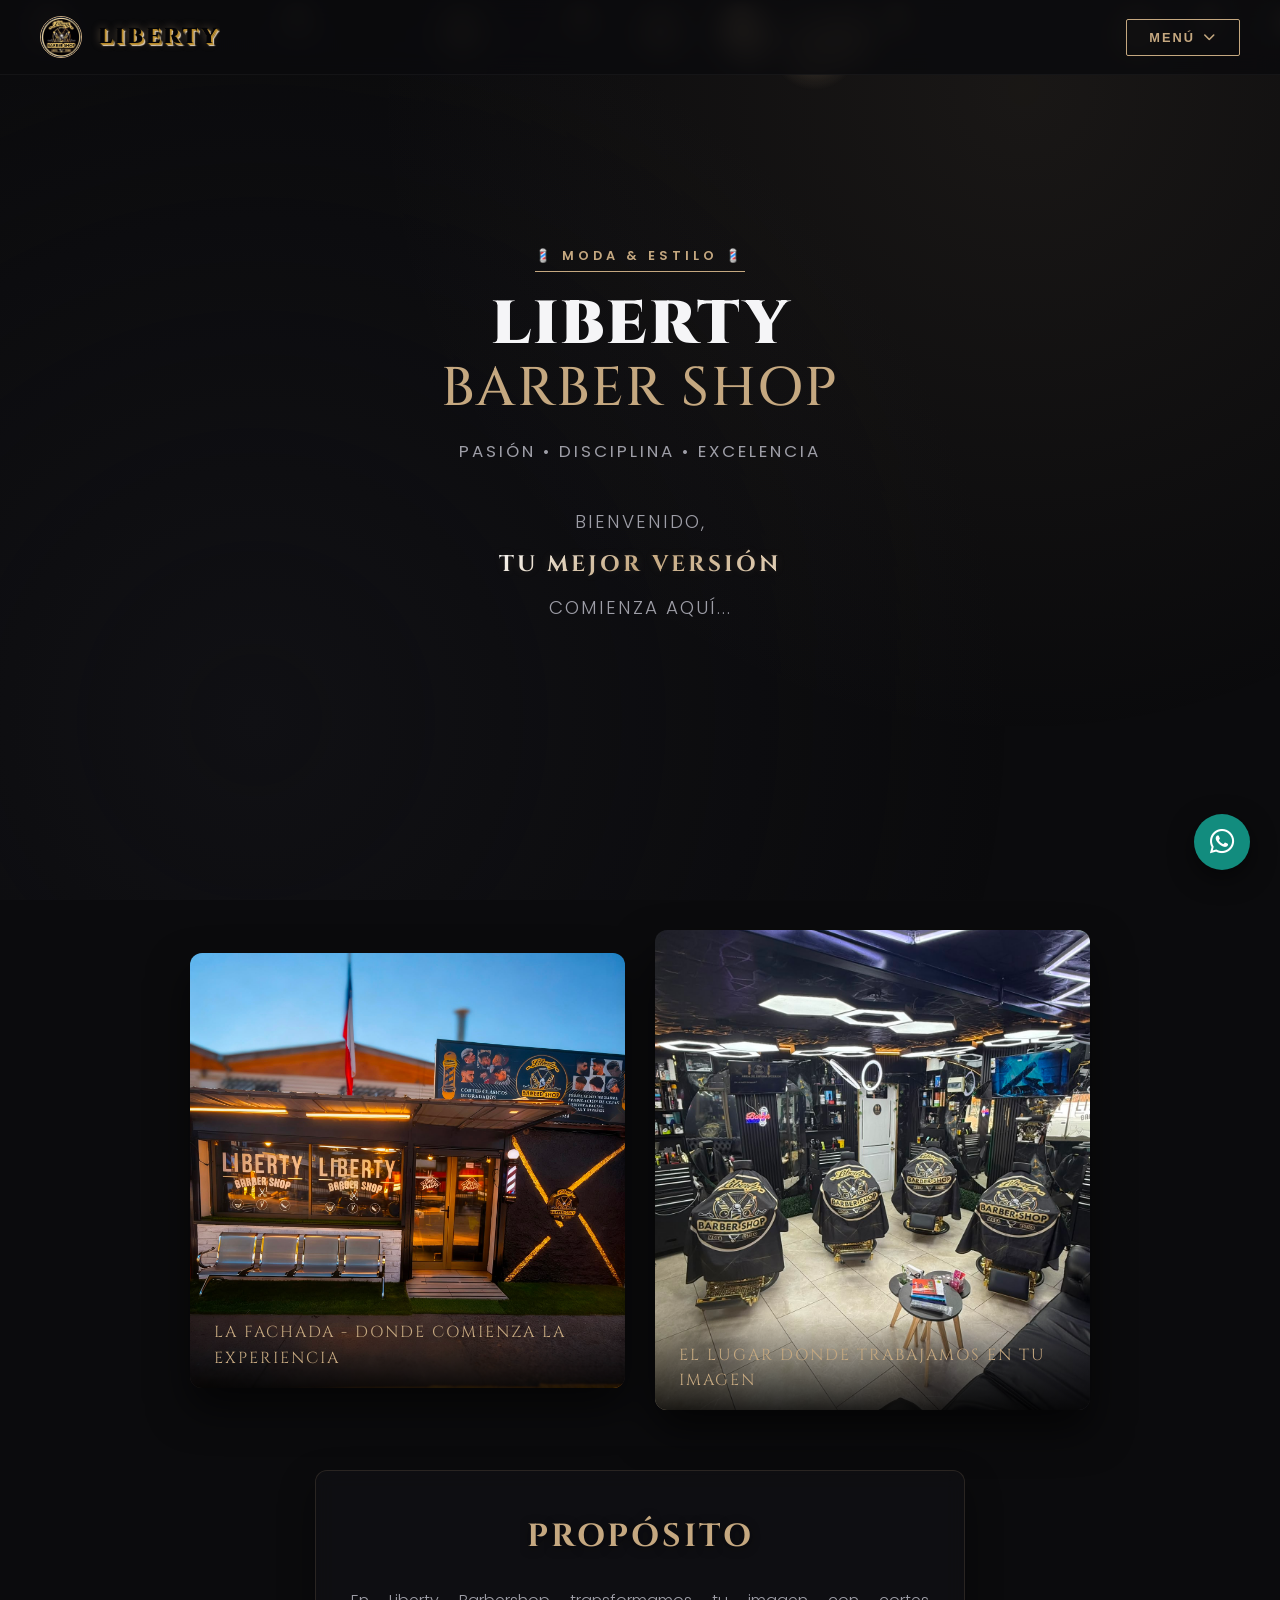
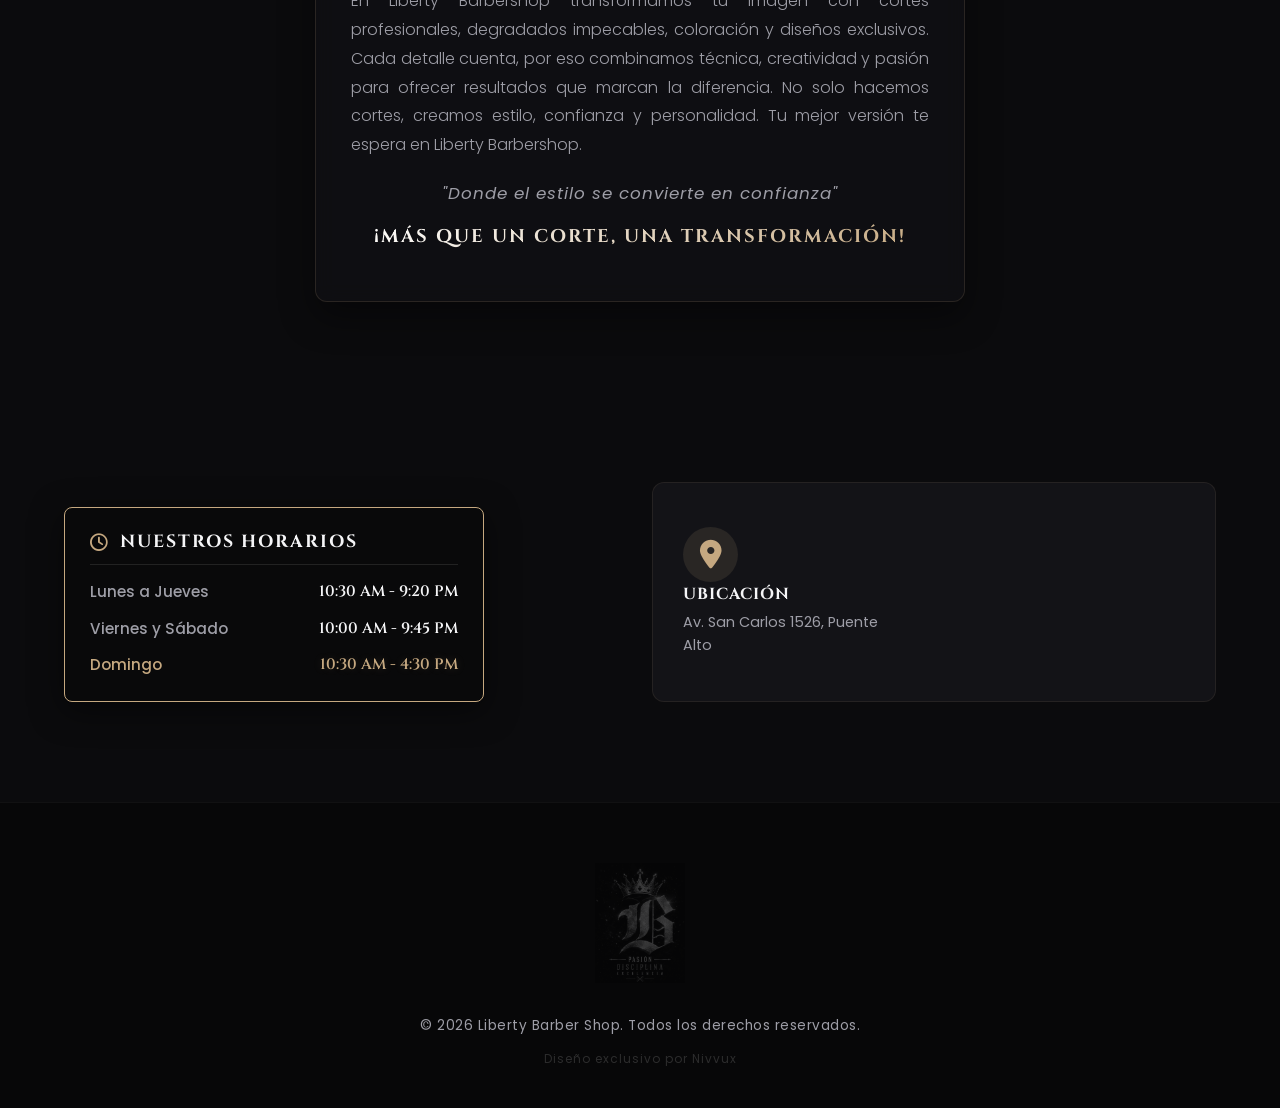
==== commit 21b322ba: "Update index.html" ====
--- a/index.html
+++ b/index.html
@@ -1,6 +1,7 @@
 <!DOCTYPE html>
 <html lang="es">
 <head>
+    <link rel="icon" type="image/jpeg" href="logo2.jpeg">
     <meta charset="UTF-8">
     <meta name="viewport" content="width=device-width, initial-scale=1.0">
     <title>Liberty Barber Shop - Moda & Estilo</title>
